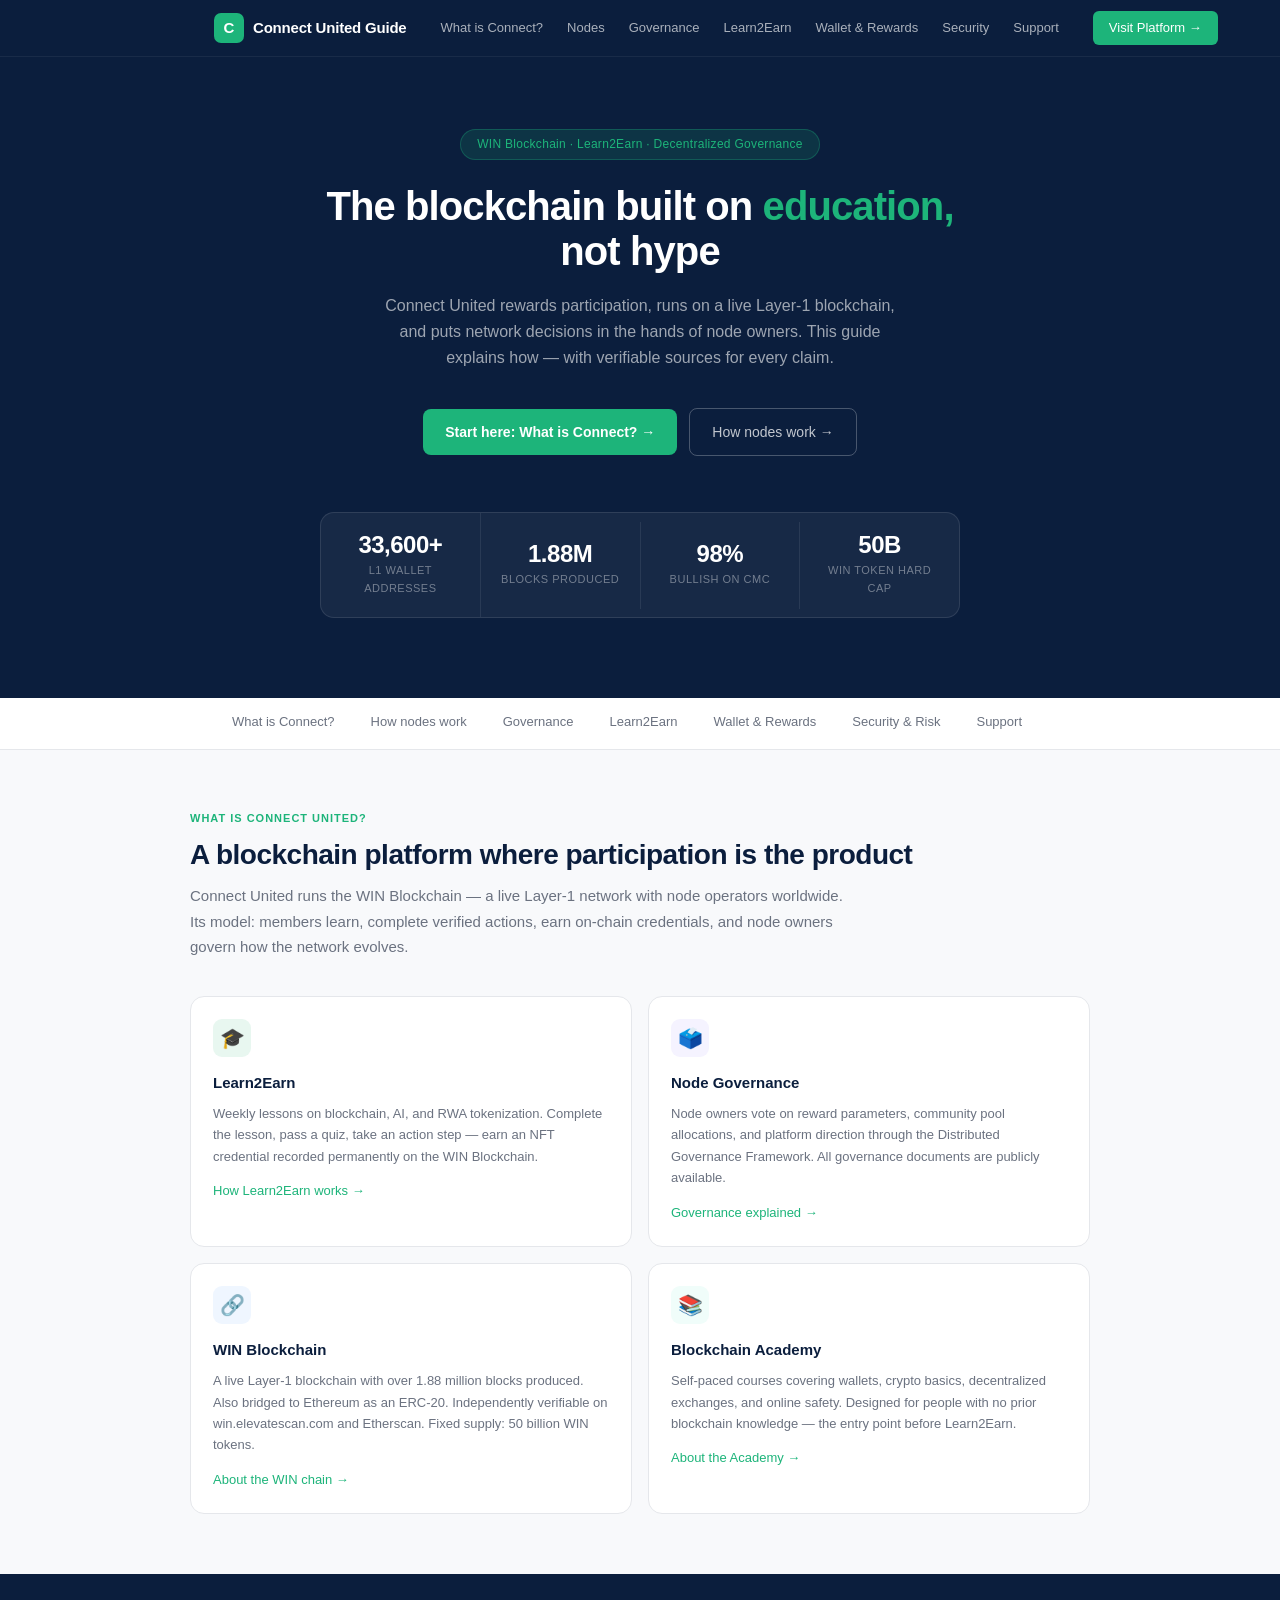
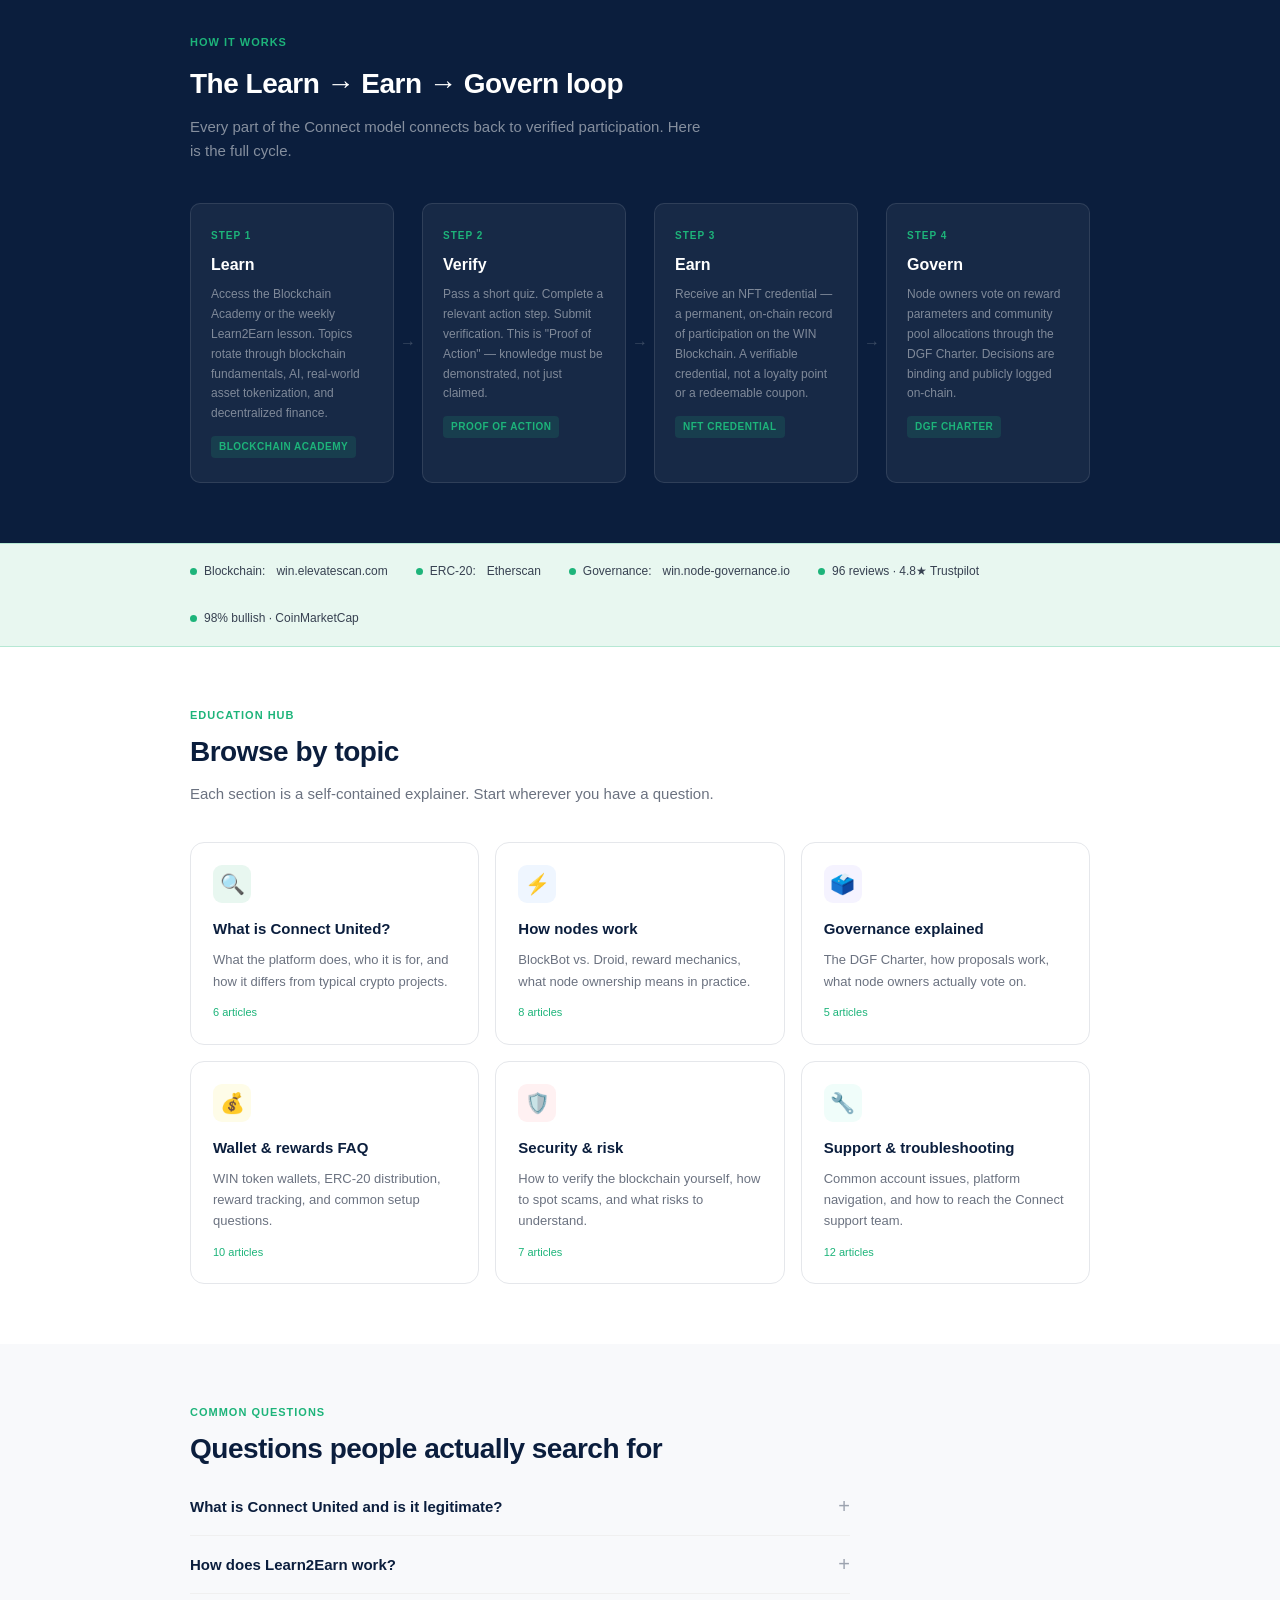
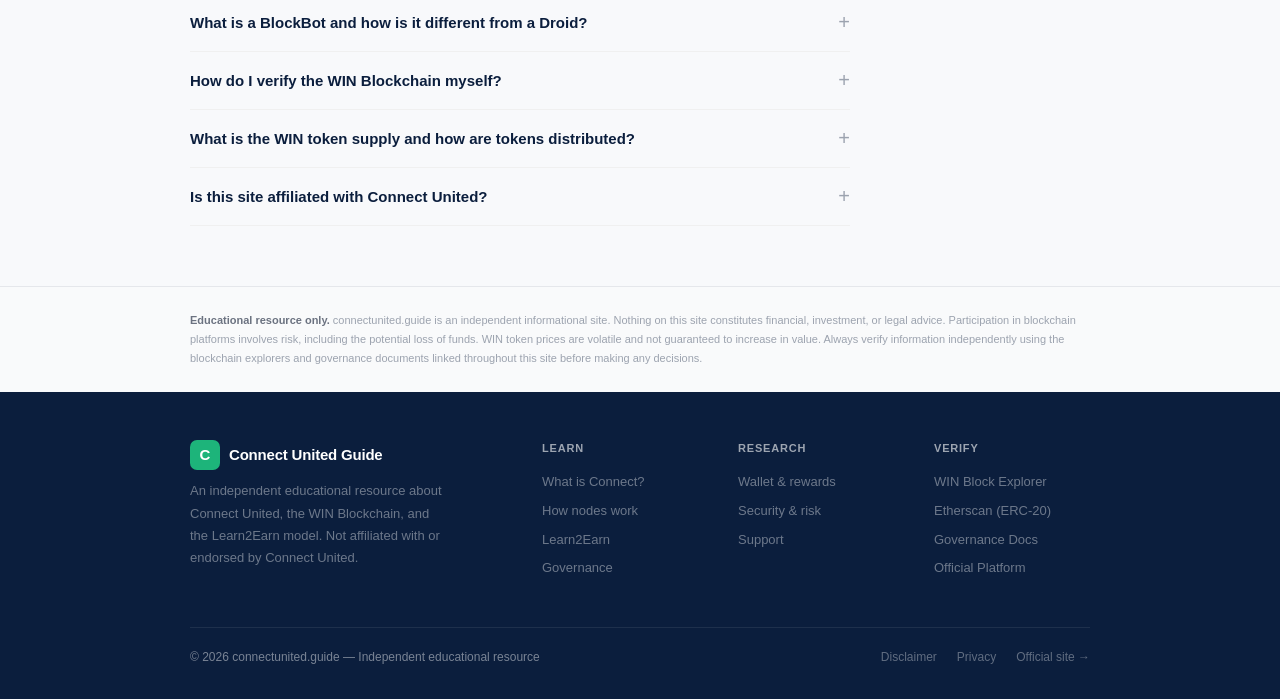
==== index.html @ 9317b4f3 "Add files via upload" ====
<!DOCTYPE html>
<html lang="en">
<head>
  <meta charset="UTF-8">
  <meta name="viewport" content="width=device-width, initial-scale=1.0">
  <link rel="icon" href="data:image/svg+xml,<svg xmlns=%22http://www.w3.org/2000/svg%22 viewBox=%220 0 100 100%22><rect width=%22100%22 height=%22100%22 rx=%2215%22 fill=%22%231DB47A%22/><text y=%22.9em%22 font-size=%2270%22 x=%2215%22 fill=%22white%22 font-weight=%22bold%22>C</text></svg>">
  <title>Connect United — What It Is, How It Works, How to Verify It</title>
  <meta name="description" content="An independent educational guide to Connect United and the WIN Blockchain. Learn how Learn2Earn works, how nodes operate, how governance functions, and how to verify everything yourself.">
  <meta name="robots" content="index, follow">
  <link rel="canonical" href="https://connectunited.guide/">

  <!-- Open Graph -->
  <meta property="og:title" content="Connect United — An Independent Educational Guide">
  <meta property="og:description" content="What is Connect United? How does Learn2Earn work? How do nodes generate rewards? Answers with verifiable sources.">
  <meta property="og:type" content="website">
  <meta property="og:url" content="https://connectunited.guide/">

  <!-- Structured Data: Organization -->
  <script type="application/ld+json">
  {
    "@context": "https://schema.org",
    "@type": "WebSite",
    "name": "Connect United Guide",
    "url": "https://connectunited.guide/",
    "description": "An independent educational resource about Connect United, the WIN Blockchain, and the Learn2Earn model.",
    "potentialAction": {
      "@type": "SearchAction",
      "target": "https://connectunited.guide/search?q={search_term_string}",
      "query-input": "required name=search_term_string"
    }
  }
  </script>

  <!-- Structured Data: FAQ -->
  <script type="application/ld+json">
  {
    "@context": "https://schema.org",
    "@type": "FAQPage",
    "mainEntity": [
      {
        "@type": "Question",
        "name": "What is Connect United?",
        "acceptedAnswer": {
          "@type": "Answer",
          "text": "Connect United is a blockchain education and participation platform built on the WIN Blockchain, a live Layer-1 network. Members learn about blockchain through the Blockchain Academy and weekly Learn2Earn program, earn NFT credentials for verified participation, and node owners vote on how the network grows through the Distributed Governance Framework."
        }
      },
      {
        "@type": "Question",
        "name": "Is Connect United legitimate?",
        "acceptedAnswer": {
          "@type": "Answer",
          "text": "The WIN Blockchain is publicly verifiable on win.elevatescan.com. The ERC-20 token contract is auditable on Etherscan. Governance documents are publicly available at win.node-governance.io. Connect United has 96 reviews on Trustpilot averaging 4.8 stars and 98% bullish sentiment across 7,900+ CoinMarketCap votes. This is not financial advice — always do your own research."
        }
      },
      {
        "@type": "Question",
        "name": "How does Learn2Earn work?",
        "acceptedAnswer": {
          "@type": "Answer",
          "text": "Each week a new lesson is posted covering blockchain, AI, or RWA topics. Members watch or read the lesson, complete a short quiz, take a related action step, and submit verification. Completion is recorded as an NFT on the WIN Blockchain. BlockBot owners access weekly lessons; Droid owners access a monthly lesson."
        }
      },
      {
        "@type": "Question",
        "name": "What is the WIN token supply?",
        "acceptedAnswer": {
          "@type": "Answer",
          "text": "WIN has a fixed maximum supply of 50 billion tokens. Distribution occurs through Proof of Action — network participation rather than passive holding. Built-in halving mechanisms govern emission schedules, with changes requiring governance votes by node owners under the Distributed Governance Framework."
        }
      }
    ]
  }
  </script>

  <link rel="stylesheet" href="/style.css">
  <meta property="og:image" content="https://connectunited.guide/og-image.png">
  <meta property="og:image:width" content="1200">
  <meta property="og:image:height" content="630">
  <meta name="twitter:card" content="summary_large_image">
  <meta name="twitter:site" content="@connect_win">
  <meta name="twitter:image" content="https://connectunited.guide/og-image.png">
</head>
<body>

<!-- ── NAV ── -->
<nav class="site-nav" aria-label="Main navigation">
  <div class="nav-inner">
    <a href="/" class="nav-logo" aria-label="Connect United Guide home">
      <div class="nav-logomark" aria-hidden="true">C</div>
      <span class="nav-wordmark">Connect United Guide</span>
    </a>
    <div class="nav-links">
      <a href="/what-is-connect">What is Connect?</a>
      <a href="/how-nodes-work">Nodes</a>
      <a href="/governance">Governance</a>
      <a href="/learn2earn">Learn2Earn</a>
      <a href="/wallet-rewards">Wallet &amp; Rewards</a>
      <a href="/security-risk">Security</a>
      <a href="/support">Support</a>
    </div>
    <a href="https://connectunited.com" class="nav-cta" target="_blank" rel="noopener">Visit Platform →</a>
    <button class="nav-mobile-toggle" aria-label="Open menu">☰</button>
  </div>
</nav>

<!-- ── HERO ── -->
<section class="hero">
  <div class="hero-eyebrow">WIN Blockchain · Learn2Earn · Decentralized Governance</div>
  <h1>The blockchain built on <em>education,</em> not hype</h1>
  <p class="hero-sub">Connect United rewards participation, runs on a live Layer-1 blockchain, and puts network decisions in the hands of node owners. This guide explains how — with verifiable sources for every claim.</p>
  <div class="hero-actions">
    <a href="/what-is-connect" class="btn-primary">Start here: What is Connect? →</a>
    <a href="/how-nodes-work" class="btn-ghost">How nodes work →</a>
  </div>
  <div class="hero-stats" role="region" aria-label="Connect United network statistics">
    <div class="hero-stat">
      <div class="stat-num">33,600+</div>
      <div class="stat-label">L1 Wallet Addresses</div>
    </div>
    <div class="hero-stat">
      <div class="stat-num">1.88M</div>
      <div class="stat-label">Blocks Produced</div>
    </div>
    <div class="hero-stat">
      <div class="stat-num">98%</div>
      <div class="stat-label">Bullish on CMC</div>
    </div>
    <div class="hero-stat">
      <div class="stat-num">50B</div>
      <div class="stat-label">WIN Token Hard Cap</div>
    </div>
  </div>
</section>

<!-- ── CLUSTER NAV ── -->
<nav class="cluster-nav" aria-label="Topic navigation">
  <div class="cluster-nav-inner">
    <a href="/what-is-connect" class="cluster-tab">What is Connect?</a>
    <a href="/how-nodes-work" class="cluster-tab">How nodes work</a>
    <a href="/governance" class="cluster-tab">Governance</a>
    <a href="/learn2earn" class="cluster-tab">Learn2Earn</a>
    <a href="/wallet-rewards" class="cluster-tab">Wallet &amp; Rewards</a>
    <a href="/security-risk" class="cluster-tab">Security &amp; Risk</a>
    <a href="/support" class="cluster-tab">Support</a>
  </div>
</nav>

<!-- ── WHAT IS SECTION ── -->
<section class="section" style="background: var(--bg);">
  <div class="section-inner">
    <div class="section-label">What is Connect United?</div>
    <h2 class="section-h2">A blockchain platform where participation is the product</h2>
    <p class="section-lead">Connect United runs the WIN Blockchain — a live Layer-1 network with node operators worldwide. Its model: members learn, complete verified actions, earn on-chain credentials, and node owners govern how the network evolves.</p>
    <div class="card-grid-2">
      <div class="card">
        <div class="card-icon green" aria-hidden="true">🎓</div>
        <h3>Learn2Earn</h3>
        <p>Weekly lessons on blockchain, AI, and RWA tokenization. Complete the lesson, pass a quiz, take an action step — earn an NFT credential recorded permanently on the WIN Blockchain.</p>
        <a href="/learn2earn" class="card-link">How Learn2Earn works →</a>
      </div>
      <div class="card">
        <div class="card-icon purple" aria-hidden="true">🗳️</div>
        <h3>Node Governance</h3>
        <p>Node owners vote on reward parameters, community pool allocations, and platform direction through the Distributed Governance Framework. All governance documents are publicly available.</p>
        <a href="/governance" class="card-link">Governance explained →</a>
      </div>
      <div class="card">
        <div class="card-icon blue" aria-hidden="true">🔗</div>
        <h3>WIN Blockchain</h3>
        <p>A live Layer-1 blockchain with over 1.88 million blocks produced. Also bridged to Ethereum as an ERC-20. Independently verifiable on win.elevatescan.com and Etherscan. Fixed supply: 50 billion WIN tokens.</p>
        <a href="/how-nodes-work" class="card-link">About the WIN chain →</a>
      </div>
      <div class="card">
        <div class="card-icon teal" aria-hidden="true">📚</div>
        <h3>Blockchain Academy</h3>
        <p>Self-paced courses covering wallets, crypto basics, decentralized exchanges, and online safety. Designed for people with no prior blockchain knowledge — the entry point before Learn2Earn.</p>
        <a href="what-is-connect.html#academy" class="card-link">About the Academy →</a>
      </div>
    </div>
  </div>
</section>

<!-- ── HOW IT WORKS ── -->
<section class="how-section">
  <div class="how-inner">
    <div class="how-label">How it works</div>
    <h2 class="how-h2">The Learn → Earn → Govern loop</h2>
    <p class="how-lead">Every part of the Connect model connects back to verified participation. Here is the full cycle.</p>
    <div class="loop" role="list">
      <div class="loop-step" role="listitem">
        <div class="loop-num">Step 1</div>
        <div class="loop-title">Learn</div>
        <div class="loop-desc">Access the Blockchain Academy or the weekly Learn2Earn lesson. Topics rotate through blockchain fundamentals, AI, real-world asset tokenization, and decentralized finance.</div>
        <span class="loop-tag">Blockchain Academy</span>
      </div>
      <div class="loop-arrow" aria-hidden="true">→</div>
      <div class="loop-step" role="listitem">
        <div class="loop-num">Step 2</div>
        <div class="loop-title">Verify</div>
        <div class="loop-desc">Pass a short quiz. Complete a relevant action step. Submit verification. This is "Proof of Action" — knowledge must be demonstrated, not just claimed.</div>
        <span class="loop-tag">Proof of Action</span>
      </div>
      <div class="loop-arrow" aria-hidden="true">→</div>
      <div class="loop-step" role="listitem">
        <div class="loop-num">Step 3</div>
        <div class="loop-title">Earn</div>
        <div class="loop-desc">Receive an NFT credential — a permanent, on-chain record of participation on the WIN Blockchain. A verifiable credential, not a loyalty point or a redeemable coupon.</div>
        <span class="loop-tag">NFT Credential</span>
      </div>
      <div class="loop-arrow" aria-hidden="true">→</div>
      <div class="loop-step" role="listitem">
        <div class="loop-num">Step 4</div>
        <div class="loop-title">Govern</div>
        <div class="loop-desc">Node owners vote on reward parameters and community pool allocations through the DGF Charter. Decisions are binding and publicly logged on-chain.</div>
        <span class="loop-tag">DGF Charter</span>
      </div>
    </div>
  </div>
</section>

<!-- ── TRUST BAND ── -->
<div class="trust-band" role="region" aria-label="Verification links">
  <div class="trust-inner">
    <div class="trust-item"><div class="trust-dot" aria-hidden="true"></div>Blockchain: <a href="https://win.elevatescan.com" target="_blank" rel="noopener" style="color:var(--text-mid); font-weight:500; margin-left:4px;">win.elevatescan.com</a></div>
    <div class="trust-item"><div class="trust-dot" aria-hidden="true"></div>ERC-20: <a href="https://etherscan.io/token/0xb10cb07ca2cdac77fbb5707f6690301f9d036f45" target="_blank" rel="noopener" style="color:var(--text-mid); font-weight:500; margin-left:4px;">Etherscan</a></div>
    <div class="trust-item"><div class="trust-dot" aria-hidden="true"></div>Governance: <a href="https://win.node-governance.io" target="_blank" rel="noopener" style="color:var(--text-mid); font-weight:500; margin-left:4px;">win.node-governance.io</a></div>
    <div class="trust-item"><div class="trust-dot" aria-hidden="true"></div>96 reviews · 4.8★ Trustpilot</div>
    <div class="trust-item"><div class="trust-dot" aria-hidden="true"></div>98% bullish · CoinMarketCap</div>
  </div>
</div>

<!-- ── TOPIC GRID ── -->
<section class="section" style="background: var(--surface);">
  <div class="section-inner">
    <div class="section-label">Education hub</div>
    <h2 class="section-h2">Browse by topic</h2>
    <p class="section-lead">Each section is a self-contained explainer. Start wherever you have a question.</p>
    <div class="card-grid-3">
      <a href="/what-is-connect" class="card" style="text-decoration:none; display:block;">
        <div class="card-icon green" aria-hidden="true">🔍</div>
        <h3>What is Connect United?</h3>
        <p>What the platform does, who it is for, and how it differs from typical crypto projects.</p>
        <div class="card-count">6 articles</div>
      </a>
      <a href="/how-nodes-work" class="card" style="text-decoration:none; display:block;">
        <div class="card-icon blue" aria-hidden="true">⚡</div>
        <h3>How nodes work</h3>
        <p>BlockBot vs. Droid, reward mechanics, what node ownership means in practice.</p>
        <div class="card-count">8 articles</div>
      </a>
      <a href="/governance" class="card" style="text-decoration:none; display:block;">
        <div class="card-icon purple" aria-hidden="true">🗳️</div>
        <h3>Governance explained</h3>
        <p>The DGF Charter, how proposals work, what node owners actually vote on.</p>
        <div class="card-count">5 articles</div>
      </a>
      <a href="/wallet-rewards" class="card" style="text-decoration:none; display:block;">
        <div class="card-icon yellow" aria-hidden="true">💰</div>
        <h3>Wallet &amp; rewards FAQ</h3>
        <p>WIN token wallets, ERC-20 distribution, reward tracking, and common setup questions.</p>
        <div class="card-count">10 articles</div>
      </a>
      <a href="/security-risk" class="card" style="text-decoration:none; display:block;">
        <div class="card-icon red" aria-hidden="true">🛡️</div>
        <h3>Security &amp; risk</h3>
        <p>How to verify the blockchain yourself, how to spot scams, and what risks to understand.</p>
        <div class="card-count">7 articles</div>
      </a>
      <a href="/support" class="card" style="text-decoration:none; display:block;">
        <div class="card-icon teal" aria-hidden="true">🔧</div>
        <h3>Support &amp; troubleshooting</h3>
        <p>Common account issues, platform navigation, and how to reach the Connect support team.</p>
        <div class="card-count">12 articles</div>
      </a>
    </div>
  </div>
</section>

<!-- ── FAQ ── -->
<section class="section" style="background: var(--bg);">
  <div class="section-inner">
    <div class="section-label">Common questions</div>
    <h2 class="section-h2">Questions people actually search for</h2>
    <div class="faq-list">

      <div class="faq-item">
        <button class="faq-question" aria-expanded="false">
          What is Connect United and is it legitimate?
          <span class="faq-toggle" aria-hidden="true">+</span>
        </button>
        <div class="faq-answer">
          <p>Connect United is a blockchain education and participation platform built on the WIN Blockchain, a live Layer-1 network. Its blockchain is publicly verifiable at <a href="https://win.elevatescan.com" target="_blank" rel="noopener">win.elevatescan.com</a>. The ERC-20 token contract is auditable on <a href="https://etherscan.io/token/0xb10cb07ca2cdac77fbb5707f6690301f9d036f45" target="_blank" rel="noopener">Etherscan</a>. Governance documents are publicly available at <a href="https://win.node-governance.io" target="_blank" rel="noopener">win.node-governance.io</a>. It has 96 reviews on Trustpilot averaging 4.8 stars and 98% bullish sentiment from over 7,900 CoinMarketCap votes. This is not financial advice — always verify independently.</p>
        </div>
      </div>

      <div class="faq-item">
        <button class="faq-question" aria-expanded="false">
          How does Learn2Earn work?
          <span class="faq-toggle" aria-hidden="true">+</span>
        </button>
        <div class="faq-answer">
          <p>Each week, a new lesson is posted covering blockchain, AI, or RWA topics. Members watch or read the lesson, complete a short quiz, take a related action step, and submit verification. Completion is recorded as an NFT on the WIN Blockchain — a permanent, on-chain credential. BlockBot node owners receive weekly lesson access. Droid owners receive monthly access. See the <a href="/learn2earn">full Learn2Earn guide</a> for more detail.</p>
        </div>
      </div>

      <div class="faq-item">
        <button class="faq-question" aria-expanded="false">
          What is a BlockBot and how is it different from a Droid?
          <span class="faq-toggle" aria-hidden="true">+</span>
        </button>
        <div class="faq-answer">
          <p>Both are node products that operate on the WIN Blockchain. BlockBots are the primary node tier — they receive weekly Learn2Earn access and full governance voting rights under the DGF Charter. Droids are an entry-level option with monthly lesson access. Both participate in the Proof of Action reward model. See the <a href="/how-nodes-work">nodes guide</a> for a full comparison.</p>
        </div>
      </div>

      <div class="faq-item">
        <button class="faq-question" aria-expanded="false">
          How do I verify the WIN Blockchain myself?
          <span class="faq-toggle" aria-hidden="true">+</span>
        </button>
        <div class="faq-answer">
          <p>Three independent sources let you verify without relying on Connect United's own website:</p>
          <ul style="margin-top:10px;">
            <li><a href="https://win.elevatescan.com" target="_blank" rel="noopener">win.elevatescan.com</a> — real-time block production, wallet counts, and transaction history on the WIN Layer-1</li>
            <li><a href="https://etherscan.io/token/0xb10cb07ca2cdac77fbb5707f6690301f9d036f45" target="_blank" rel="noopener">Etherscan</a> — the ERC-20 token contract, holder count, and transfer history</li>
            <li><a href="https://win.node-governance.io" target="_blank" rel="noopener">win.node-governance.io</a> — the Distributed Governance Framework Charter and governance records</li>
          </ul>
        </div>
      </div>

      <div class="faq-item">
        <button class="faq-question" aria-expanded="false">
          What is the WIN token supply and how are tokens distributed?
          <span class="faq-toggle" aria-hidden="true">+</span>
        </button>
        <div class="faq-answer">
          <p>WIN has a fixed maximum supply of 50 billion tokens — no additional issuance beyond this hard cap. Distribution occurs through Proof of Action, meaning participation in the network earns tokens rather than passive holding. Built-in halving mechanisms govern emission schedules; any changes require a governance vote by node owners through the DGF. The tokenomics are publicly documented and independently verifiable.</p>
        </div>
      </div>

      <div class="faq-item">
        <button class="faq-question" aria-expanded="false">
          Is this site affiliated with Connect United?
          <span class="faq-toggle" aria-hidden="true">+</span>
        </button>
        <div class="faq-answer">
          <p>This site — connectunited.guide — is an independent educational resource. It is not the official Connect United platform, which is at <a href="https://connectunited.com" target="_blank" rel="noopener">connectunited.com</a>. All statistics and claims on this site link to primary sources (blockchain explorers, third-party review platforms, governance documents) so you can verify independently. Nothing here is financial advice.</p>
        </div>
      </div>

    </div>
  </div>
</section>

<!-- ── DISCLAIMER ── -->
<div class="site-disclaimer">
  <div class="disclaimer-inner">
    <strong>Educational resource only.</strong> connectunited.guide is an independent informational site. Nothing on this site constitutes financial, investment, or legal advice. Participation in blockchain platforms involves risk, including the potential loss of funds. WIN token prices are volatile and not guaranteed to increase in value. Always verify information independently using the blockchain explorers and governance documents linked throughout this site before making any decisions.
  </div>
</div>

<!-- ── FOOTER ── -->
<footer class="site-footer">
  <div class="footer-inner">
    <div class="footer-grid">
      <div class="footer-brand">
        <div class="nav-logo" style="margin-bottom:0;">
          <div class="nav-logomark" aria-hidden="true">C</div>
          <span class="nav-wordmark">Connect United Guide</span>
        </div>
        <p>An independent educational resource about Connect United, the WIN Blockchain, and the Learn2Earn model. Not affiliated with or endorsed by Connect United.</p>
      </div>
      <div class="footer-col">
        <h4>Learn</h4>
        <a href="/what-is-connect">What is Connect?</a>
        <a href="/how-nodes-work">How nodes work</a>
        <a href="/learn2earn">Learn2Earn</a>
        <a href="/governance">Governance</a>
      </div>
      <div class="footer-col">
        <h4>Research</h4>
        <a href="/wallet-rewards">Wallet &amp; rewards</a>
        <a href="/security-risk">Security &amp; risk</a>
        <a href="/support">Support</a>
      </div>
      <div class="footer-col">
        <h4>Verify</h4>
        <a href="https://win.elevatescan.com" target="_blank" rel="noopener">WIN Block Explorer</a>
        <a href="https://etherscan.io/token/0xb10cb07ca2cdac77fbb5707f6690301f9d036f45" target="_blank" rel="noopener">Etherscan (ERC-20)</a>
        <a href="https://win.node-governance.io" target="_blank" rel="noopener">Governance Docs</a>
        <a href="https://connectunited.com" target="_blank" rel="noopener">Official Platform</a>
      </div>
    </div>
    <div class="footer-bottom">
      <span>© 2026 connectunited.guide — Independent educational resource</span>
      <div style="display:flex; gap:20px;">
        <a href="/disclaimer">Disclaimer</a>
        <a href="/privacy">Privacy</a>
        <a href="https://connectunited.com" target="_blank" rel="noopener">Official site →</a>
      </div>
    </div>
  </div>
</footer>

<script src="/js/site.js"></script>
</body>
</html>
---- style.css ----
/* connectunited.guide — global styles */

*, *::before, *::after { box-sizing: border-box; margin: 0; padding: 0; }

:root {
  --navy: #0B1E3D;
  --navy-mid: #0F2A4F;
  --green: #1DB47A;
  --green-light: #e8f7f0;
  --green-border: #b6e8d4;
  --text: #111827;
  --text-mid: #374151;
  --text-muted: #6b7280;
  --text-faint: #9ca3af;
  --bg: #f8f9fb;
  --surface: #ffffff;
  --border: #e5e7eb;
  --border-faint: #f0f0f0;
  --radius-sm: 6px;
  --radius-md: 10px;
  --radius-lg: 14px;
  --max-w: 900px;
  --max-w-text: 660px;
}

html { font-size: 16px; scroll-behavior: smooth; }

body {
  font-family: -apple-system, BlinkMacSystemFont, 'Inter', 'Segoe UI', sans-serif;
  color: var(--text);
  background: var(--bg);
  line-height: 1.6;
  -webkit-font-smoothing: antialiased;
}

img { max-width: 100%; display: block; }
a { color: var(--green); text-decoration: none; }
a:hover { text-decoration: underline; }

/* ── NAV ── */
.site-nav {
  background: var(--navy);
  position: sticky;
  top: 0;
  z-index: 100;
  border-bottom: 1px solid rgba(255,255,255,0.06);
}

.nav-inner {
  max-width: var(--max-w);
  margin: 0 auto;
  padding: 0 24px;
  height: 56px;
  display: flex;
  align-items: center;
  justify-content: space-between;
  gap: 24px;
}

.nav-logo {
  display: flex;
  align-items: center;
  gap: 9px;
  text-decoration: none;
  flex-shrink: 0;
}

.nav-logomark {
  width: 30px;
  height: 30px;
  background: var(--green);
  border-radius: 7px;
  display: flex;
  align-items: center;
  justify-content: center;
  font-weight: 700;
  font-size: 15px;
  color: #fff;
}

.nav-wordmark {
  color: #fff;
  font-size: 15px;
  font-weight: 600;
  letter-spacing: -0.2px;
}

.nav-links {
  display: flex;
  align-items: center;
  gap: 4px;
  flex: 1;
  justify-content: center;
}

.nav-links a {
  color: rgba(255,255,255,0.65);
  font-size: 13px;
  font-weight: 400;
  padding: 6px 10px;
  border-radius: var(--radius-sm);
  text-decoration: none;
  transition: color 0.15s, background 0.15s;
  white-space: nowrap;
}

.nav-links a:hover {
  color: #fff;
  background: rgba(255,255,255,0.07);
  text-decoration: none;
}

.nav-links a.active {
  color: var(--green);
}

.nav-cta {
  background: var(--green);
  color: #fff;
  border: none;
  border-radius: var(--radius-sm);
  padding: 7px 16px;
  font-size: 13px;
  font-weight: 500;
  cursor: pointer;
  text-decoration: none;
  white-space: nowrap;
  flex-shrink: 0;
  transition: opacity 0.15s;
}

.nav-cta:hover { opacity: 0.88; text-decoration: none; color: #fff; }

.nav-mobile-toggle {
  display: none;
  background: none;
  border: none;
  color: #fff;
  cursor: pointer;
  padding: 4px;
}

/* ── HERO ── */
.hero {
  background: var(--navy);
  padding: 72px 24px 80px;
  text-align: center;
}

.hero-eyebrow {
  display: inline-flex;
  align-items: center;
  gap: 6px;
  background: rgba(29,180,122,0.15);
  border: 1px solid rgba(29,180,122,0.3);
  border-radius: 20px;
  padding: 5px 16px;
  color: var(--green);
  font-size: 12px;
  font-weight: 500;
  margin-bottom: 24px;
  letter-spacing: 0.3px;
}

.hero h1 {
  color: #fff;
  font-size: 40px;
  font-weight: 700;
  line-height: 1.13;
  max-width: 680px;
  margin: 0 auto 18px;
  letter-spacing: -0.9px;
}

.hero h1 em {
  color: var(--green);
  font-style: normal;
}

.hero-sub {
  color: rgba(255,255,255,0.6);
  font-size: 16px;
  max-width: 520px;
  margin: 0 auto 36px;
  line-height: 1.65;
}

.hero-actions {
  display: flex;
  align-items: center;
  justify-content: center;
  gap: 12px;
  margin-bottom: 56px;
  flex-wrap: wrap;
}

.btn-primary {
  display: inline-flex;
  align-items: center;
  gap: 6px;
  background: var(--green);
  color: #fff;
  border: none;
  border-radius: 8px;
  padding: 12px 22px;
  font-size: 14px;
  font-weight: 600;
  cursor: pointer;
  text-decoration: none;
  transition: opacity 0.15s;
}

.btn-primary:hover { opacity: 0.88; color: #fff; text-decoration: none; }

.btn-ghost {
  display: inline-flex;
  align-items: center;
  gap: 6px;
  background: transparent;
  color: rgba(255,255,255,0.75);
  border: 1px solid rgba(255,255,255,0.25);
  border-radius: 8px;
  padding: 12px 22px;
  font-size: 14px;
  cursor: pointer;
  text-decoration: none;
  transition: border-color 0.15s, color 0.15s;
}

.btn-ghost:hover { border-color: rgba(255,255,255,0.5); color: #fff; text-decoration: none; }

.hero-stats {
  display: flex;
  justify-content: center;
  align-items: center;
  gap: 0;
  max-width: 640px;
  margin: 0 auto;
  background: rgba(255,255,255,0.05);
  border: 1px solid rgba(255,255,255,0.1);
  border-radius: var(--radius-lg);
  overflow: hidden;
}

.hero-stat {
  flex: 1;
  padding: 20px 16px;
  text-align: center;
  border-right: 1px solid rgba(255,255,255,0.08);
}

.hero-stat:last-child { border-right: none; }

.stat-num {
  color: #fff;
  font-size: 24px;
  font-weight: 700;
  letter-spacing: -0.5px;
  line-height: 1;
  margin-bottom: 5px;
}

.stat-label {
  color: rgba(255,255,255,0.4);
  font-size: 11px;
  text-transform: uppercase;
  letter-spacing: 0.5px;
}

/* ── CLUSTER NAV TABS ── */
.cluster-nav {
  background: var(--surface);
  border-bottom: 1px solid var(--border);
  overflow-x: auto;
  -webkit-overflow-scrolling: touch;
}

.cluster-nav-inner {
  max-width: var(--max-w);
  margin: 0 auto;
  padding: 0 24px;
  display: flex;
  gap: 0;
}

.cluster-tab {
  padding: 14px 18px;
  font-size: 13px;
  font-weight: 500;
  color: var(--text-muted);
  cursor: pointer;
  border-bottom: 2px solid transparent;
  white-space: nowrap;
  text-decoration: none;
  transition: color 0.15s, border-color 0.15s;
  display: block;
}

.cluster-tab:hover { color: var(--navy); text-decoration: none; }
.cluster-tab.active { color: var(--navy); border-bottom-color: var(--green); }

/* ── SECTIONS ── */
.section {
  padding: 60px 24px;
}

.section-inner {
  max-width: var(--max-w);
  margin: 0 auto;
}

.section-label {
  font-size: 11px;
  font-weight: 700;
  color: var(--green);
  text-transform: uppercase;
  letter-spacing: 1px;
  margin-bottom: 10px;
}

.section-h2 {
  font-size: 28px;
  font-weight: 700;
  color: var(--navy);
  letter-spacing: -0.5px;
  line-height: 1.2;
  margin-bottom: 12px;
}

.section-lead {
  font-size: 15px;
  color: var(--text-muted);
  line-height: 1.7;
  max-width: var(--max-w-text);
  margin-bottom: 36px;
}

/* ── CARDS ── */
.card-grid-2 {
  display: grid;
  grid-template-columns: 1fr 1fr;
  gap: 16px;
}

.card-grid-3 {
  display: grid;
  grid-template-columns: repeat(3, 1fr);
  gap: 16px;
}

.card {
  background: var(--surface);
  border: 1px solid var(--border);
  border-radius: var(--radius-lg);
  padding: 22px;
  transition: border-color 0.15s;
}

.card:hover { border-color: var(--green-border); }

.card-icon {
  width: 38px;
  height: 38px;
  border-radius: 9px;
  display: flex;
  align-items: center;
  justify-content: center;
  font-size: 20px;
  margin-bottom: 14px;
}

.card-icon.green { background: var(--green-light); }
.card-icon.blue { background: #eff6ff; }
.card-icon.purple { background: #f5f3ff; }
.card-icon.yellow { background: #fefce8; }
.card-icon.red { background: #fff1f2; }
.card-icon.teal { background: #f0fdfa; }

.card h3 {
  font-size: 15px;
  font-weight: 600;
  color: var(--navy);
  margin-bottom: 8px;
}

.card p {
  font-size: 13px;
  color: var(--text-muted);
  line-height: 1.65;
}

.card-link {
  display: inline-flex;
  align-items: center;
  gap: 4px;
  font-size: 13px;
  color: var(--green);
  font-weight: 500;
  margin-top: 14px;
  text-decoration: none;
}

.card-link:hover { text-decoration: underline; }

.card-count {
  font-size: 11px;
  color: var(--green);
  font-weight: 500;
  margin-top: 12px;
}

/* ── HOW IT WORKS LOOP ── */
.how-section {
  background: var(--navy);
  padding: 60px 24px;
}

.how-inner {
  max-width: var(--max-w);
  margin: 0 auto;
}

.how-label {
  font-size: 11px;
  font-weight: 700;
  color: var(--green);
  text-transform: uppercase;
  letter-spacing: 1px;
  margin-bottom: 10px;
}

.how-h2 {
  font-size: 28px;
  font-weight: 700;
  color: #fff;
  letter-spacing: -0.5px;
  margin-bottom: 8px;
}

.how-lead {
  font-size: 15px;
  color: rgba(255,255,255,0.5);
  margin-bottom: 40px;
  max-width: 520px;
}

.loop {
  display: grid;
  grid-template-columns: 1fr 28px 1fr 28px 1fr 28px 1fr;
  align-items: stretch;
  gap: 0;
}

.loop-step {
  background: rgba(255,255,255,0.05);
  border: 1px solid rgba(255,255,255,0.1);
  border-radius: var(--radius-md);
  padding: 24px 20px;
}

.loop-arrow {
  display: flex;
  align-items: center;
  justify-content: center;
  color: rgba(255,255,255,0.2);
  font-size: 16px;
}

.loop-num {
  font-size: 10px;
  font-weight: 700;
  color: var(--green);
  text-transform: uppercase;
  letter-spacing: 1px;
  margin-bottom: 8px;
}

.loop-title {
  font-size: 16px;
  font-weight: 600;
  color: #fff;
  margin-bottom: 8px;
}

.loop-desc {
  font-size: 12px;
  color: rgba(255,255,255,0.45);
  line-height: 1.65;
}

.loop-tag {
  display: inline-block;
  background: rgba(29,180,122,0.15);
  color: var(--green);
  font-size: 10px;
  font-weight: 600;
  padding: 3px 8px;
  border-radius: 4px;
  margin-top: 12px;
  text-transform: uppercase;
  letter-spacing: 0.5px;
}

/* ── TRUST BAND ── */
.trust-band {
  background: var(--green-light);
  border-top: 1px solid var(--green-border);
  border-bottom: 1px solid var(--green-border);
  padding: 18px 24px;
}

.trust-inner {
  max-width: var(--max-w);
  margin: 0 auto;
  display: flex;
  align-items: center;
  gap: 28px;
  flex-wrap: wrap;
}

.trust-item {
  display: flex;
  align-items: center;
  gap: 7px;
  font-size: 12px;
  color: var(--text-mid);
  white-space: nowrap;
}

.trust-dot {
  width: 7px;
  height: 7px;
  background: var(--green);
  border-radius: 50%;
  flex-shrink: 0;
}

/* ── FAQ ── */
.faq-list { max-width: var(--max-w-text); }

.faq-item {
  border-bottom: 1px solid var(--border-faint);
}

.faq-question {
  width: 100%;
  background: none;
  border: none;
  text-align: left;
  padding: 18px 0;
  font-size: 15px;
  font-weight: 600;
  color: var(--navy);
  cursor: pointer;
  display: flex;
  justify-content: space-between;
  align-items: flex-start;
  gap: 16px;
  line-height: 1.4;
}

.faq-question .faq-toggle {
  color: var(--text-faint);
  font-size: 20px;
  line-height: 1;
  flex-shrink: 0;
  transition: transform 0.2s;
  font-weight: 300;
}

.faq-question[aria-expanded="true"] .faq-toggle {
  transform: rotate(45deg);
  color: var(--green);
}

.faq-answer {
  display: none;
  padding: 0 0 18px;
  font-size: 14px;
  color: var(--text-muted);
  line-height: 1.75;
}

.faq-answer.open { display: block; }
.faq-answer a { color: var(--green); }
.faq-answer a:hover { text-decoration: underline; }

/* ── PAGE HERO (interior pages) ── */
.page-hero {
  background: var(--navy);
  padding: 48px 24px 52px;
}

.page-hero-inner {
  max-width: var(--max-w);
  margin: 0 auto;
}

.page-hero-label {
  font-size: 11px;
  font-weight: 700;
  color: var(--green);
  text-transform: uppercase;
  letter-spacing: 1px;
  margin-bottom: 12px;
}

.page-hero h1 {
  color: #fff;
  font-size: 32px;
  font-weight: 700;
  letter-spacing: -0.6px;
  line-height: 1.2;
  margin-bottom: 12px;
  max-width: 640px;
}

.page-hero p {
  color: rgba(255,255,255,0.55);
  font-size: 15px;
  max-width: 540px;
  line-height: 1.65;
}

/* ── BREADCRUMB ── */
.breadcrumb {
  background: var(--surface);
  border-bottom: 1px solid var(--border);
  padding: 10px 24px;
}

.breadcrumb-inner {
  max-width: var(--max-w);
  margin: 0 auto;
  display: flex;
  align-items: center;
  gap: 6px;
  font-size: 12px;
  color: var(--text-faint);
}

.breadcrumb a {
  color: var(--text-faint);
  text-decoration: none;
}

.breadcrumb a:hover { color: var(--green); }

.breadcrumb span { color: var(--text-faint); }

/* ── ARTICLE BODY ── */
.article-body {
  max-width: var(--max-w-text);
}

.article-body h2 {
  font-size: 22px;
  font-weight: 700;
  color: var(--navy);
  letter-spacing: -0.3px;
  margin: 36px 0 12px;
  line-height: 1.25;
}

.article-body h3 {
  font-size: 17px;
  font-weight: 600;
  color: var(--navy);
  margin: 28px 0 10px;
}

.article-body p {
  font-size: 15px;
  color: var(--text-mid);
  line-height: 1.8;
  margin-bottom: 16px;
}

.article-body ul, .article-body ol {
  padding-left: 20px;
  margin-bottom: 16px;
}

.article-body li {
  font-size: 15px;
  color: var(--text-mid);
  line-height: 1.75;
  margin-bottom: 6px;
}

.article-body a {
  color: var(--green);
}

.callout {
  background: var(--green-light);
  border-left: 3px solid var(--green);
  border-radius: 0 var(--radius-sm) var(--radius-sm) 0;
  padding: 16px 20px;
  margin: 24px 0;
  font-size: 14px;
  color: var(--text-mid);
  line-height: 1.7;
}

.callout strong { color: var(--navy); }

.verify-box {
  background: var(--surface);
  border: 1px solid var(--border);
  border-radius: var(--radius-md);
  padding: 20px 22px;
  margin: 24px 0;
}

.verify-box h4 {
  font-size: 13px;
  font-weight: 700;
  color: var(--navy);
  text-transform: uppercase;
  letter-spacing: 0.5px;
  margin-bottom: 12px;
}

.verify-link {
  display: flex;
  align-items: center;
  justify-content: space-between;
  padding: 10px 0;
  border-bottom: 1px solid var(--border-faint);
  font-size: 13px;
}

.verify-link:last-child { border-bottom: none; }

.verify-link a {
  color: var(--green);
  font-weight: 500;
  font-size: 13px;
}

.verify-link span {
  color: var(--text-faint);
  font-size: 12px;
}

/* ── DISCLAIMER ── */
.site-disclaimer {
  background: #f9fafb;
  border-top: 1px solid var(--border);
  padding: 24px 24px;
}

.disclaimer-inner {
  max-width: var(--max-w);
  margin: 0 auto;
  font-size: 11px;
  color: var(--text-faint);
  line-height: 1.75;
}

.disclaimer-inner strong { color: var(--text-muted); }

/* ── FOOTER ── */
.site-footer {
  background: var(--navy);
  padding: 48px 24px 32px;
  color: rgba(255,255,255,0.45);
}

.footer-inner {
  max-width: var(--max-w);
  margin: 0 auto;
}

.footer-grid {
  display: grid;
  grid-template-columns: 2fr 1fr 1fr 1fr;
  gap: 40px;
  margin-bottom: 40px;
}

.footer-brand p {
  font-size: 13px;
  color: rgba(255,255,255,0.4);
  line-height: 1.7;
  margin-top: 10px;
  max-width: 260px;
}

.footer-col h4 {
  font-size: 11px;
  font-weight: 700;
  color: rgba(255,255,255,0.6);
  text-transform: uppercase;
  letter-spacing: 0.8px;
  margin-bottom: 14px;
}

.footer-col a {
  display: block;
  font-size: 13px;
  color: rgba(255,255,255,0.4);
  text-decoration: none;
  margin-bottom: 8px;
  transition: color 0.15s;
}

.footer-col a:hover { color: rgba(255,255,255,0.8); }

.footer-bottom {
  border-top: 1px solid rgba(255,255,255,0.08);
  padding-top: 20px;
  display: flex;
  align-items: center;
  justify-content: space-between;
  font-size: 12px;
  gap: 16px;
  flex-wrap: wrap;
}

.footer-bottom a {
  color: rgba(255,255,255,0.35);
  text-decoration: none;
}

.footer-bottom a:hover { color: rgba(255,255,255,0.7); }

/* ── RESPONSIVE ── */
@media (max-width: 700px) {
  .nav-links { display: none; }
  .nav-mobile-toggle { display: block; }
  .hero h1 { font-size: 28px; }
  .hero-stats { flex-wrap: wrap; border-radius: var(--radius-md); }
  .hero-stat { min-width: 50%; border-right: none; border-bottom: 1px solid rgba(255,255,255,0.08); }
  .hero-stat:nth-child(odd) { border-right: 1px solid rgba(255,255,255,0.08); }
  .hero-stat:last-child, .hero-stat:nth-last-child(2):nth-child(odd) { border-bottom: none; }
  .card-grid-2, .card-grid-3 { grid-template-columns: 1fr; }
  .loop { grid-template-columns: 1fr; }
  .loop-arrow { display: none; }
  .footer-grid { grid-template-columns: 1fr 1fr; }
  .section-h2 { font-size: 22px; }
  .trust-inner { gap: 14px; }
}
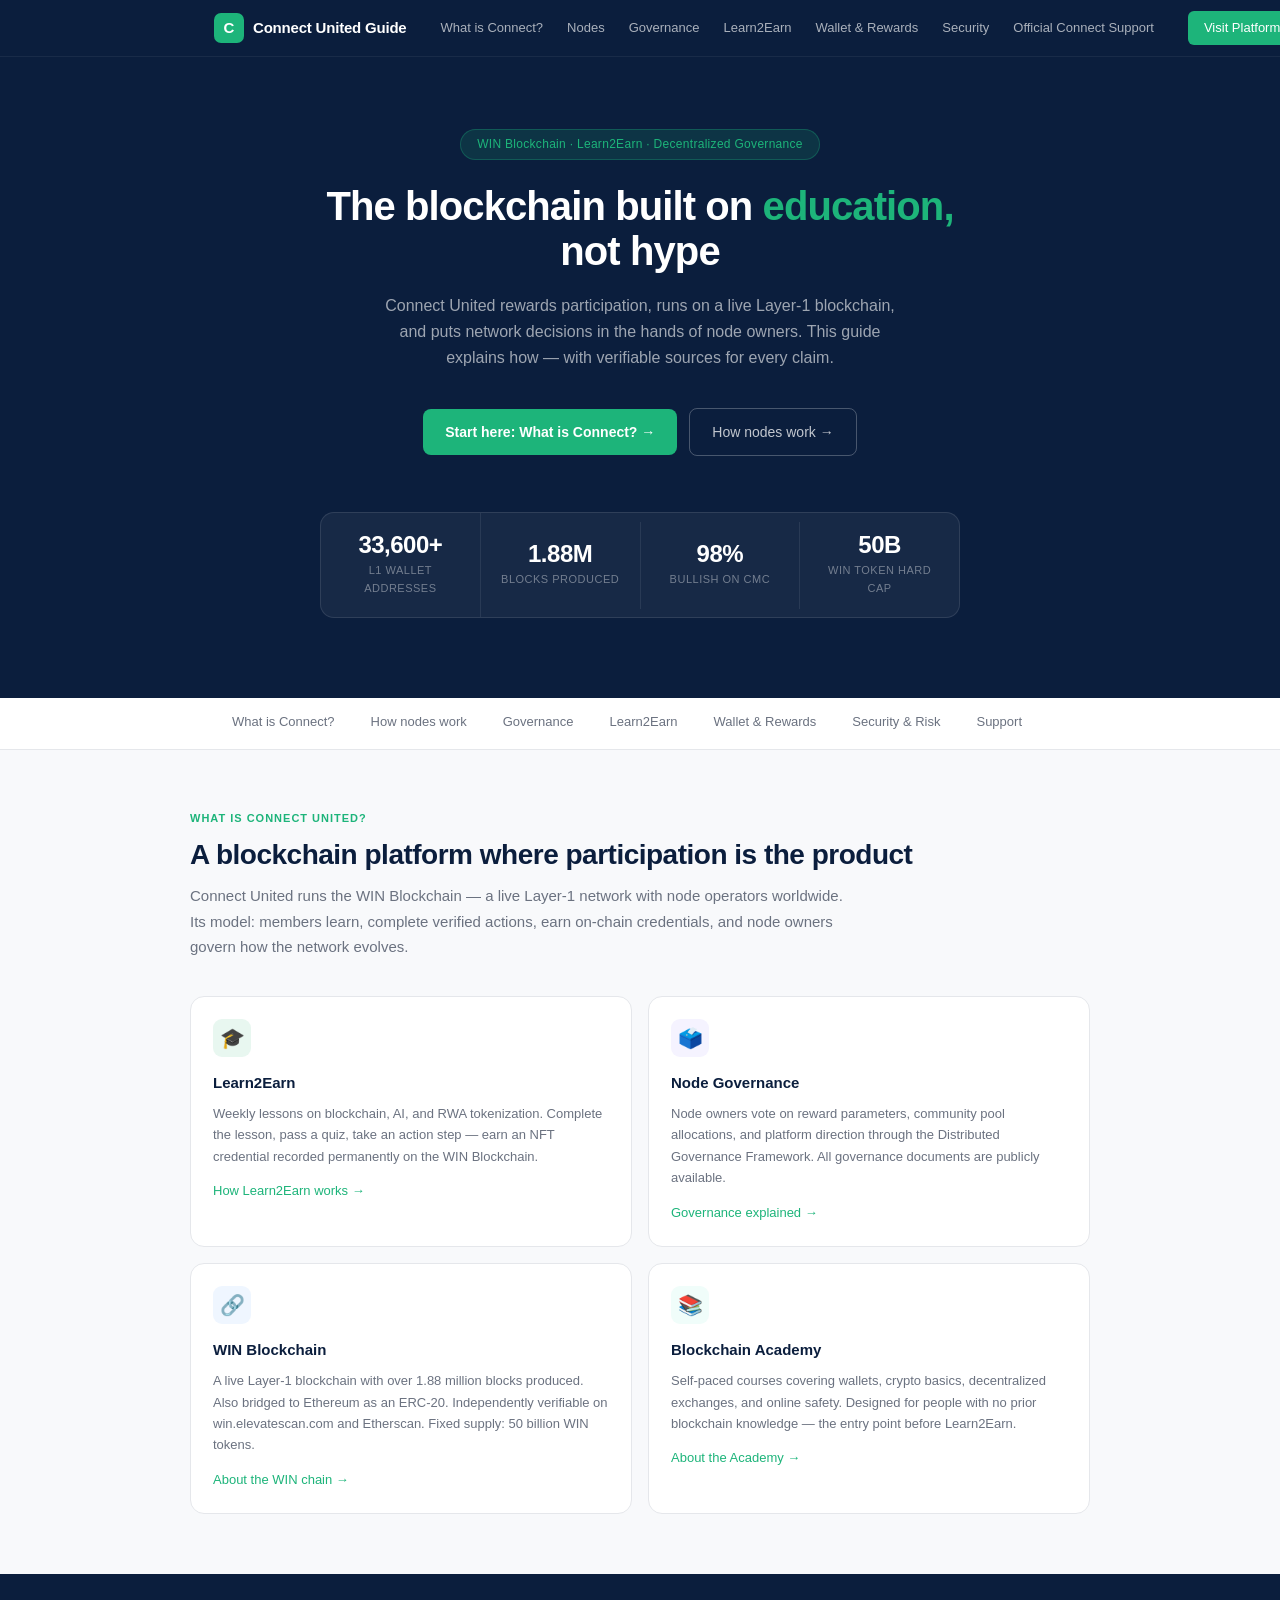
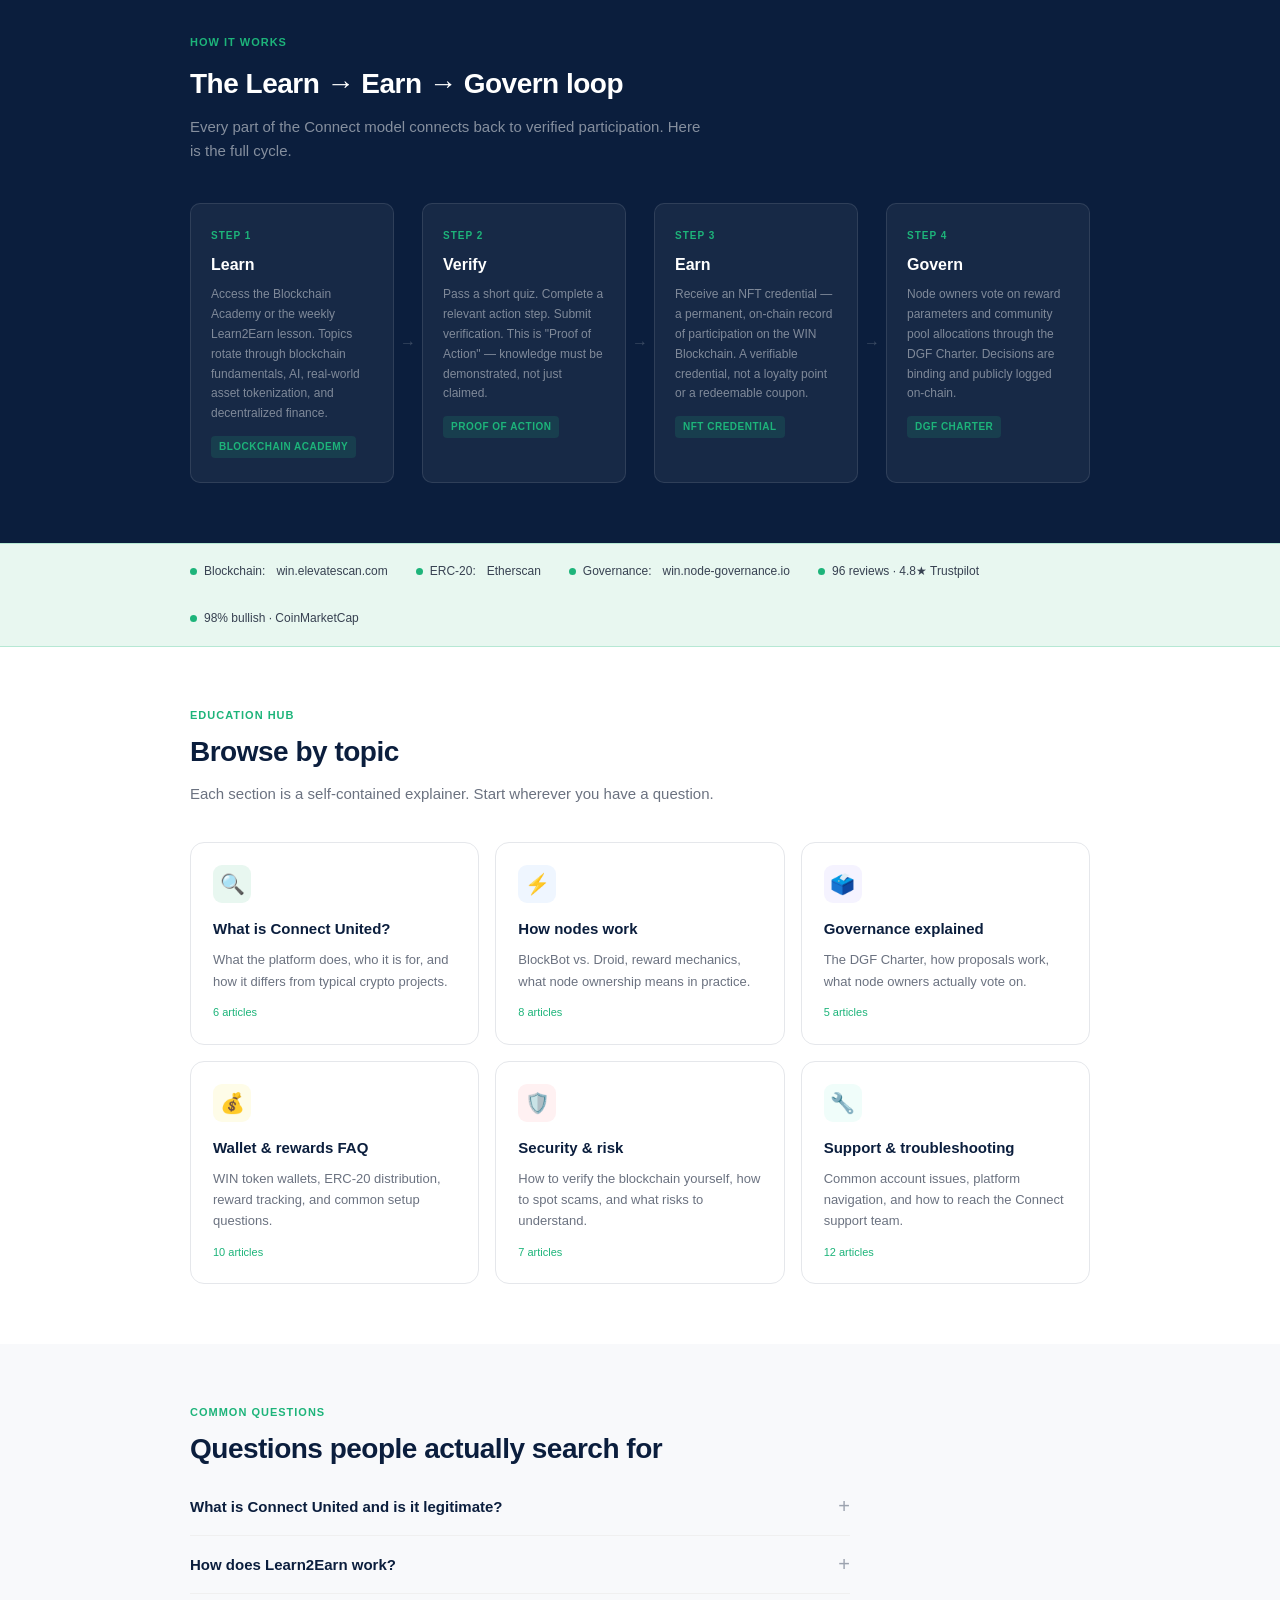
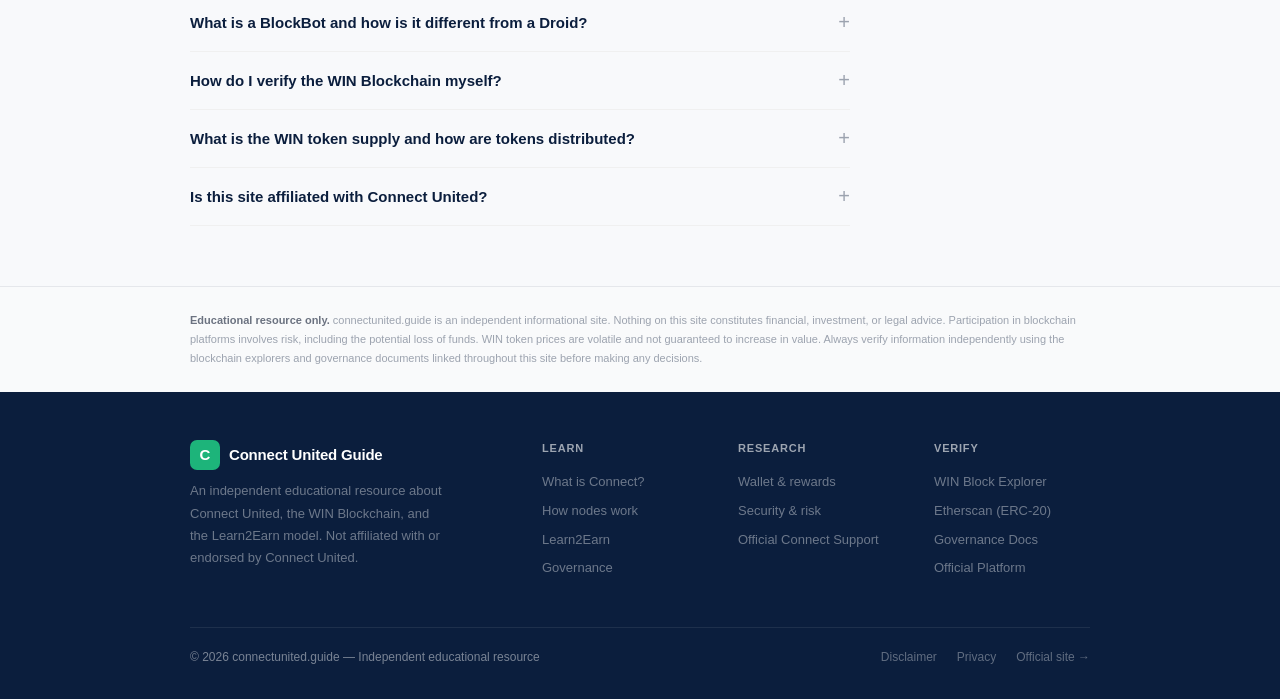
==== commit 85cd674e: "Add files via upload" ====
--- a/index.html
+++ b/index.html
@@ -97,7 +97,7 @@
       <a href="/learn2earn">Learn2Earn</a>
       <a href="/wallet-rewards">Wallet &amp; Rewards</a>
       <a href="/security-risk">Security</a>
-      <a href="/support">Support</a>
+      <a href="https://support.connectunited.com" target="_blank" rel="noopener">Official Connect Support</a>
     </div>
     <a href="https://connectunited.com" class="nav-cta" target="_blank" rel="noopener">Visit Platform →</a>
     <button class="nav-mobile-toggle" aria-label="Open menu">☰</button>
@@ -382,7 +382,7 @@
         <h4>Research</h4>
         <a href="/wallet-rewards">Wallet &amp; rewards</a>
         <a href="/security-risk">Security &amp; risk</a>
-        <a href="/support">Support</a>
+        <a href="https://support.connectunited.com" target="_blank" rel="noopener">Official Connect Support</a>
       </div>
       <div class="footer-col">
         <h4>Verify</h4>
@@ -403,6 +403,6 @@
   </div>
 </footer>
 
-<script src="/js/site.js"></script>
+<script src="/site.js"></script>
 </body>
 </html>
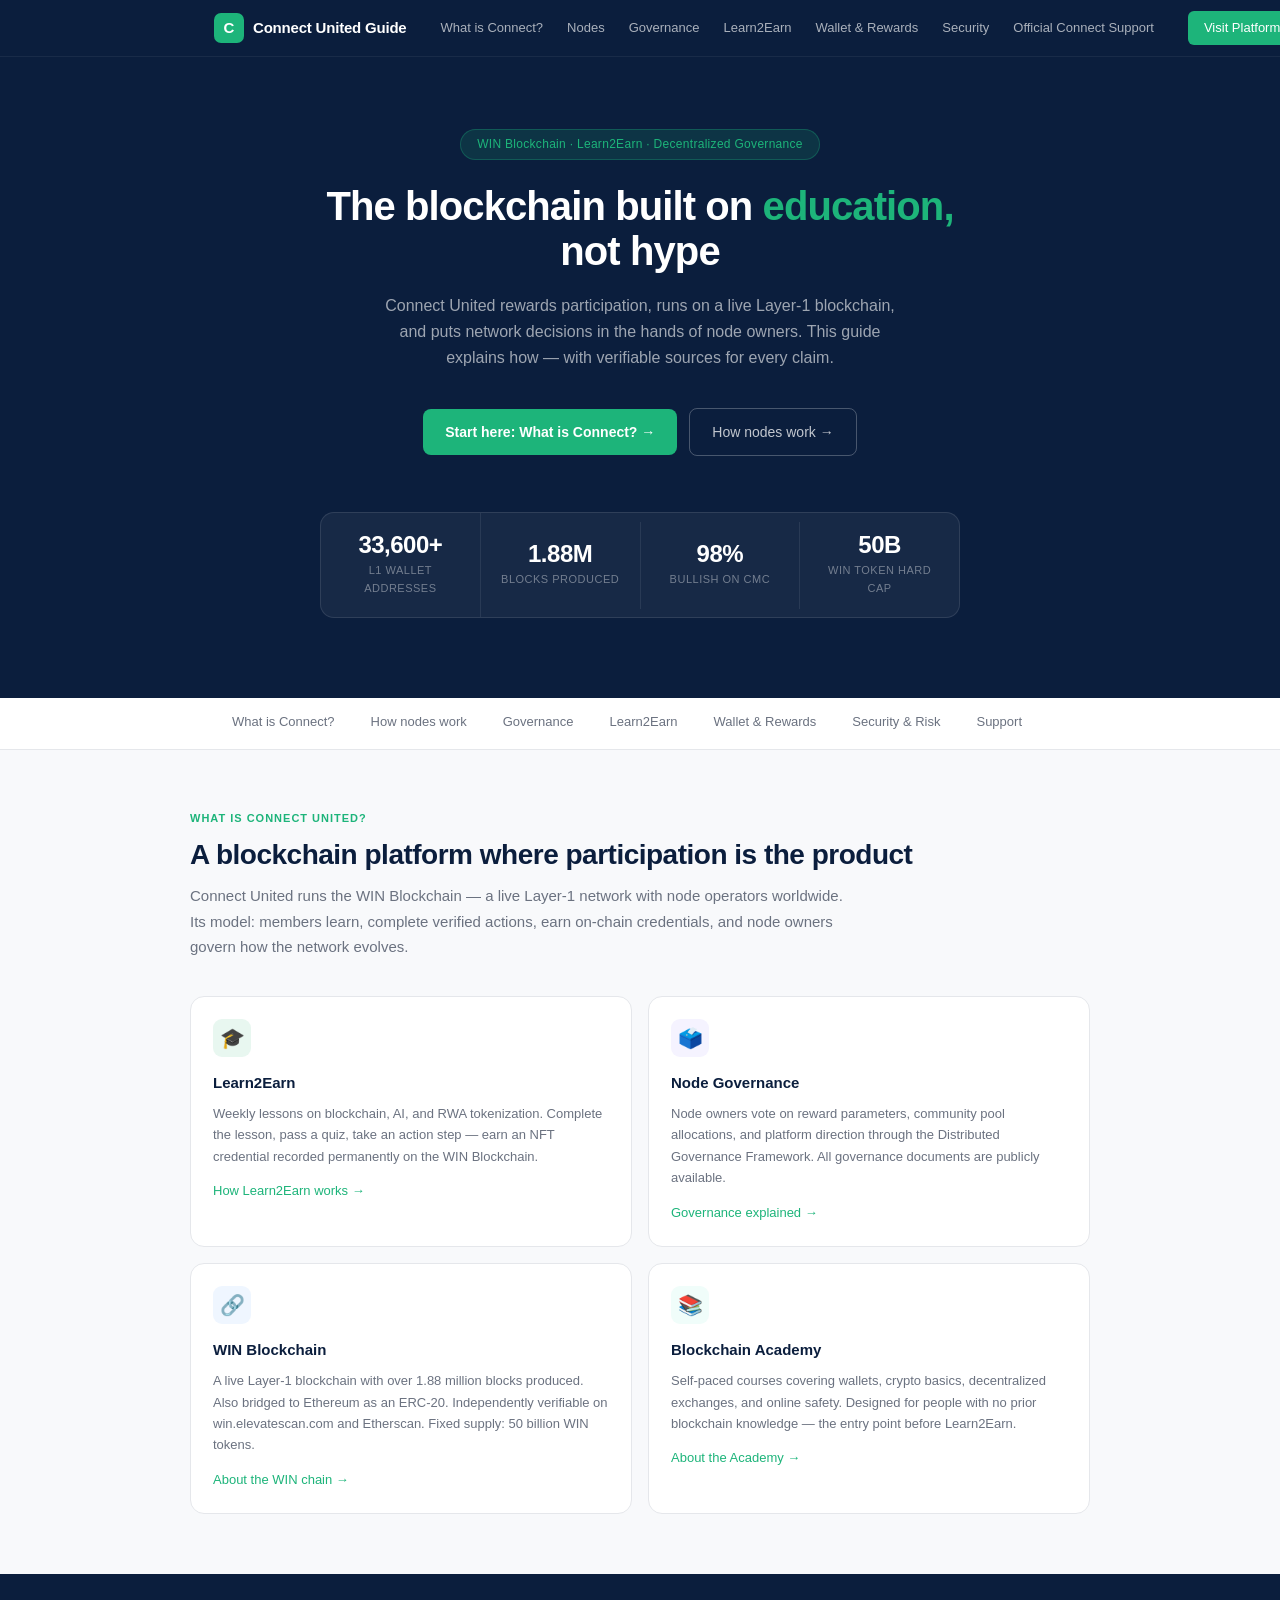
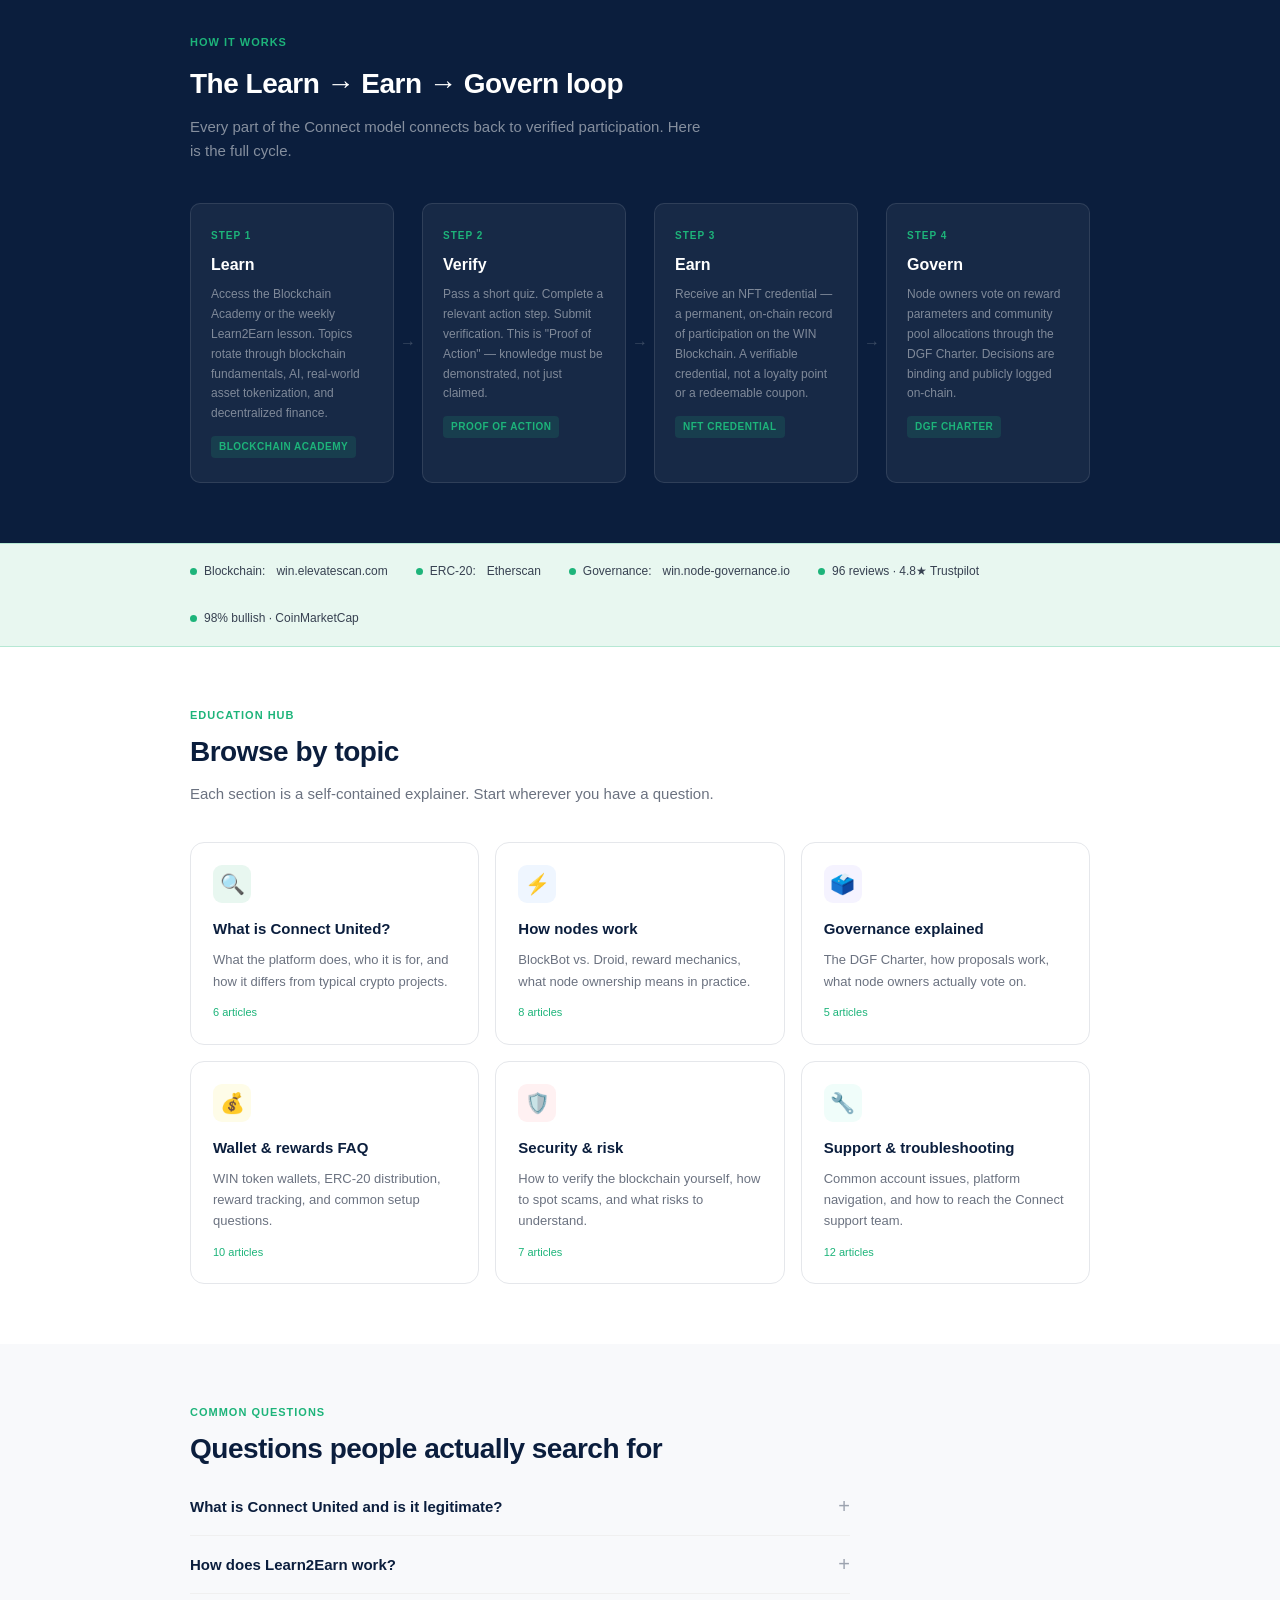
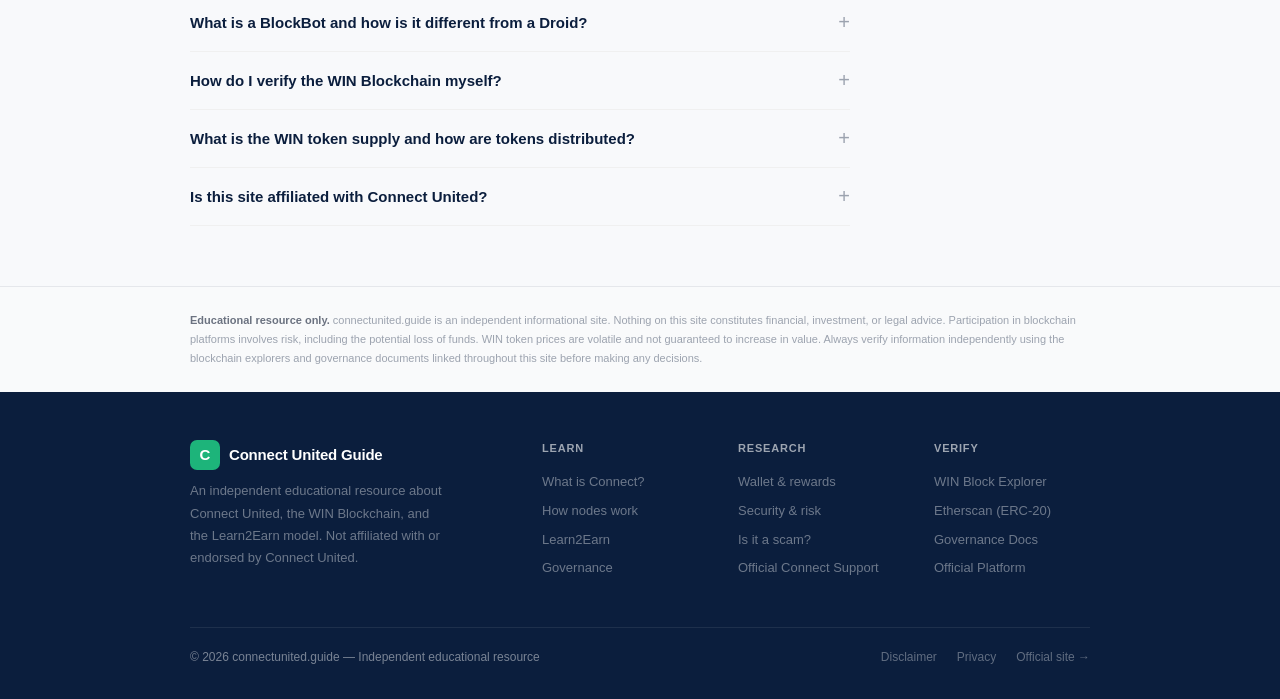
==== commit aa54a4c2: "Add files via upload" ====
--- a/index.html
+++ b/index.html
@@ -382,6 +382,7 @@
         <h4>Research</h4>
         <a href="/wallet-rewards">Wallet &amp; rewards</a>
         <a href="/security-risk">Security &amp; risk</a>
+        <a href="/is-connect-united-a-scam">Is it a scam?</a>
         <a href="https://support.connectunited.com" target="_blank" rel="noopener">Official Connect Support</a>
       </div>
       <div class="footer-col">
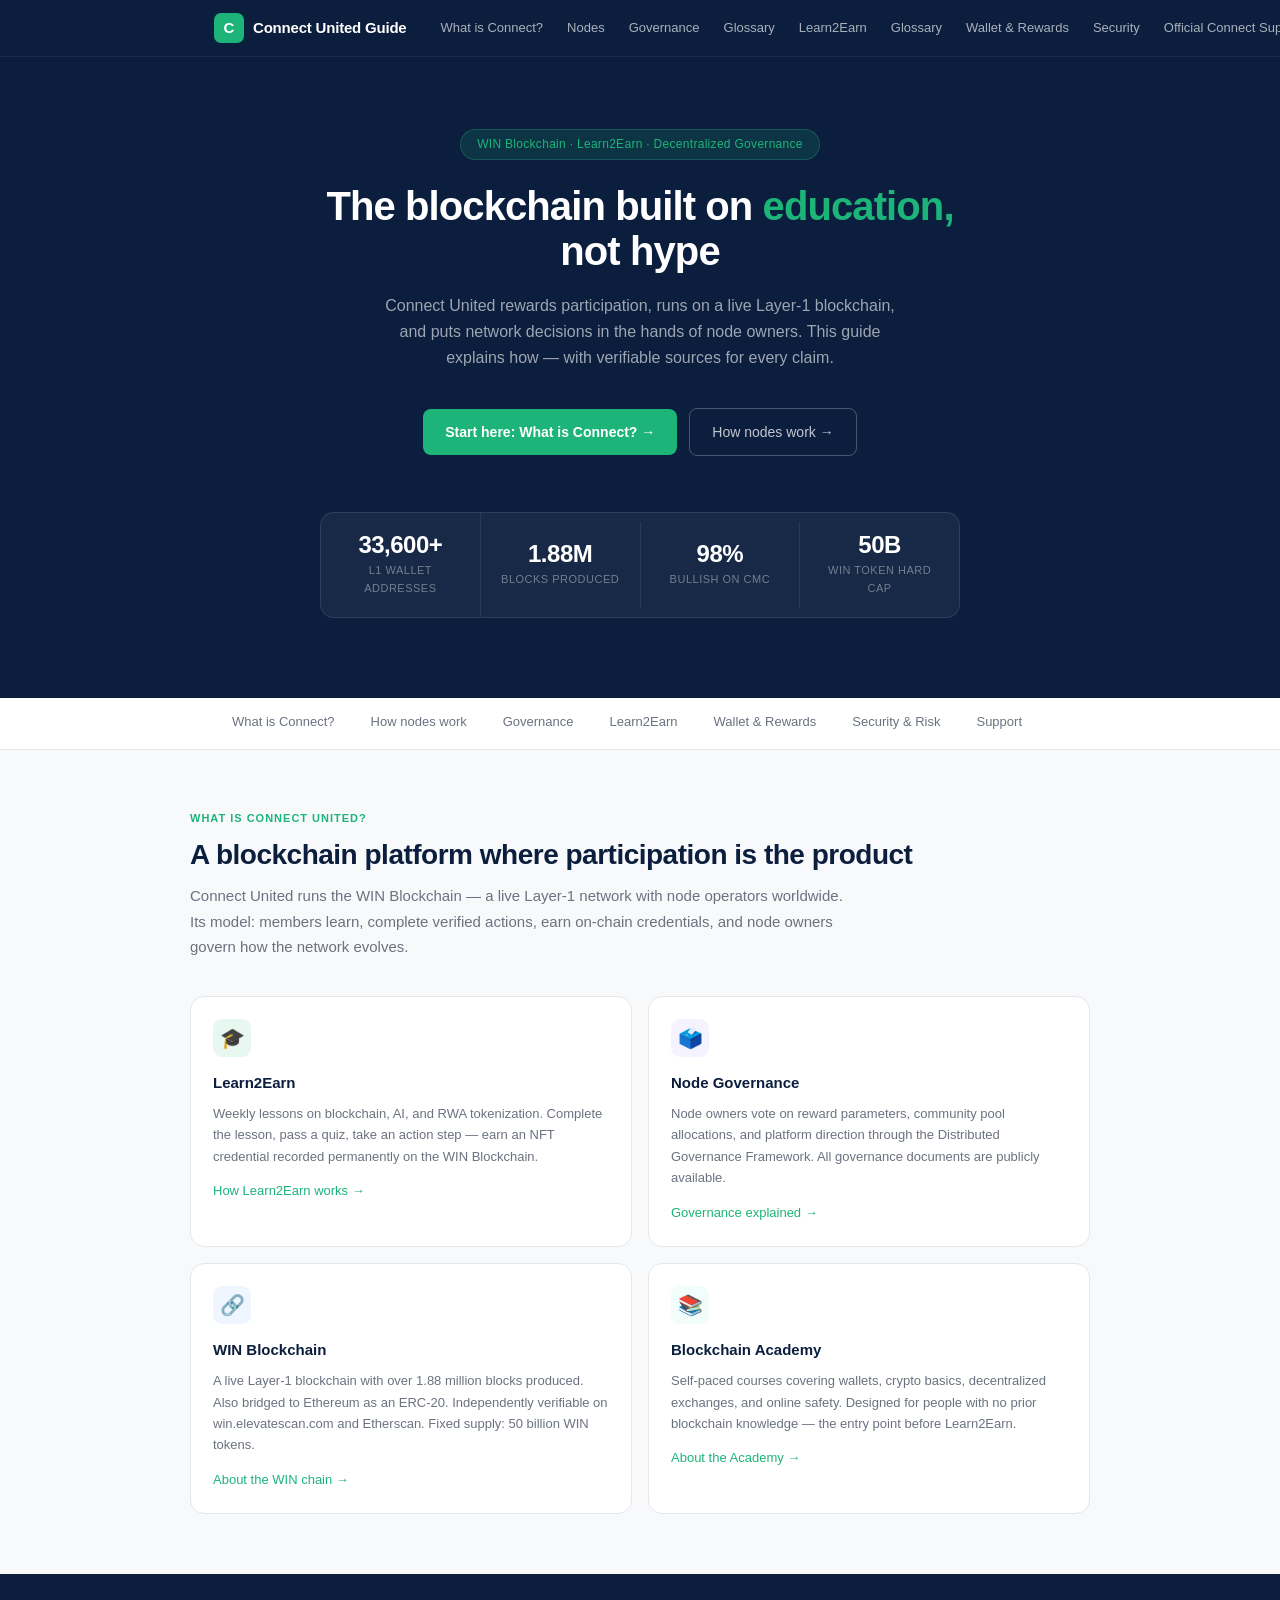
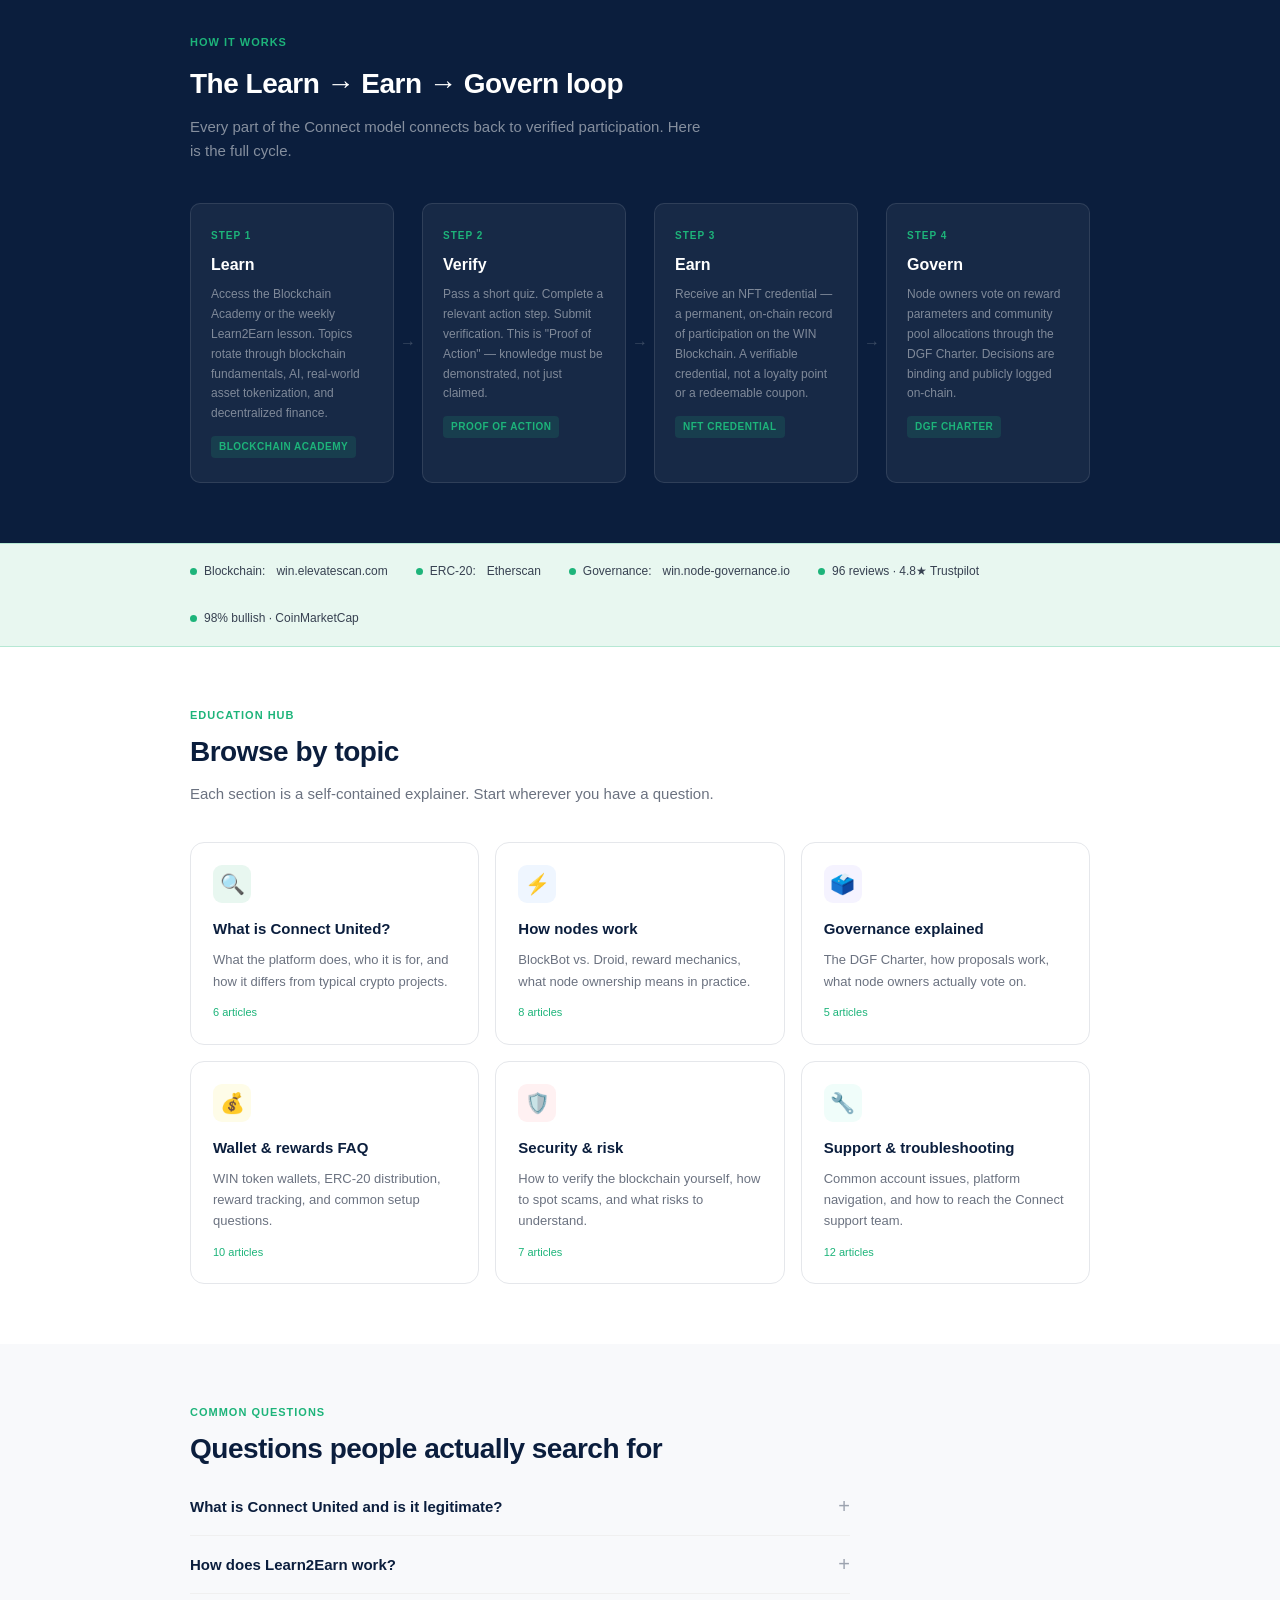
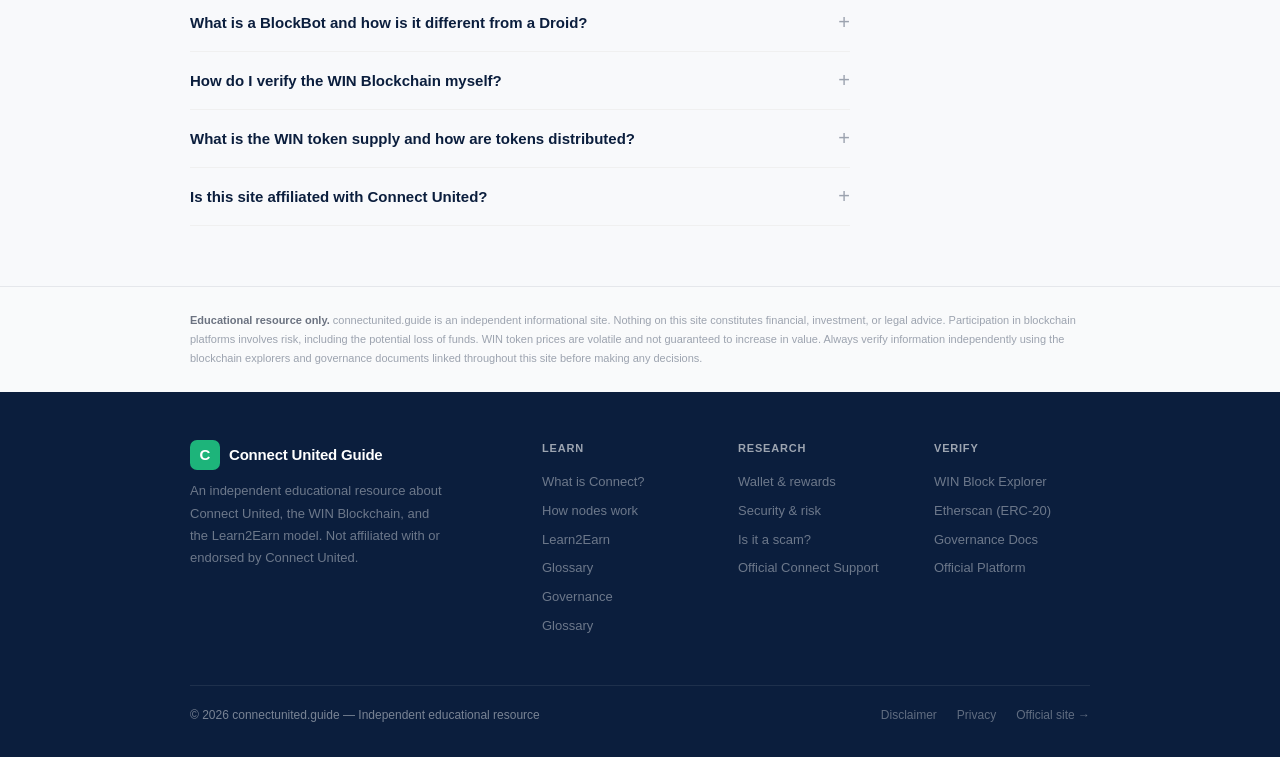
==== commit f1235afe: "Add files via upload" ====
--- a/index.html
+++ b/index.html
@@ -94,7 +94,9 @@
       <a href="/what-is-connect">What is Connect?</a>
       <a href="/how-nodes-work">Nodes</a>
       <a href="/governance">Governance</a>
+        <a href="/glossary">Glossary</a>
       <a href="/learn2earn">Learn2Earn</a>
+      <a href="/glossary">Glossary</a>
       <a href="/wallet-rewards">Wallet &amp; Rewards</a>
       <a href="/security-risk">Security</a>
       <a href="https://support.connectunited.com" target="_blank" rel="noopener">Official Connect Support</a>
@@ -142,7 +144,7 @@
     <a href="/learn2earn" class="cluster-tab">Learn2Earn</a>
     <a href="/wallet-rewards" class="cluster-tab">Wallet &amp; Rewards</a>
     <a href="/security-risk" class="cluster-tab">Security &amp; Risk</a>
-    <a href="/support" class="cluster-tab">Support</a>
+    <a href="https://support.connectunited.com" target="_blank" rel="noopener" class="cluster-tab">Support</a>
   </div>
 </nav>
 
@@ -267,7 +269,7 @@
         <p>How to verify the blockchain yourself, how to spot scams, and what risks to understand.</p>
         <div class="card-count">7 articles</div>
       </a>
-      <a href="/support" class="card" style="text-decoration:none; display:block;">
+      <a href="https://support.connectunited.com" target="_blank" rel="noopener" class="card" style="text-decoration:none; display:block;">
         <div class="card-icon teal" aria-hidden="true">🔧</div>
         <h3>Support &amp; troubleshooting</h3>
         <p>Common account issues, platform navigation, and how to reach the Connect support team.</p>
@@ -376,7 +378,9 @@
         <a href="/what-is-connect">What is Connect?</a>
         <a href="/how-nodes-work">How nodes work</a>
         <a href="/learn2earn">Learn2Earn</a>
+      <a href="/glossary">Glossary</a>
         <a href="/governance">Governance</a>
+        <a href="/glossary">Glossary</a>
       </div>
       <div class="footer-col">
         <h4>Research</h4>
--- a/style.css
+++ b/style.css
@@ -828,17 +828,92 @@
 
 /* ── RESPONSIVE ── */
 @media (max-width: 700px) {
+
+  /* Nav */
   .nav-links { display: none; }
   .nav-mobile-toggle { display: block; }
-  .hero h1 { font-size: 28px; }
-  .hero-stats { flex-wrap: wrap; border-radius: var(--radius-md); }
-  .hero-stat { min-width: 50%; border-right: none; border-bottom: 1px solid rgba(255,255,255,0.08); }
-  .hero-stat:nth-child(odd) { border-right: 1px solid rgba(255,255,255,0.08); }
-  .hero-stat:last-child, .hero-stat:nth-last-child(2):nth-child(odd) { border-bottom: none; }
-  .card-grid-2, .card-grid-3 { grid-template-columns: 1fr; }
-  .loop { grid-template-columns: 1fr; }
+
+  /* Hero */
+  .hero { padding: 48px 20px 56px; }
+  .hero h1 { font-size: 28px; letter-spacing: -0.5px; }
+  .hero-sub { font-size: 15px; }
+  .hero-actions { flex-direction: column; align-items: stretch; }
+  .btn-primary, .btn-ghost { text-align: center; justify-content: center; }
+
+  /* Hero stats — 2x2 grid */
+  .hero-stats {
+    display: grid;
+    grid-template-columns: 1fr 1fr;
+    border-radius: var(--radius-md);
+  }
+  .hero-stat {
+    border-right: 1px solid rgba(255,255,255,0.08);
+    border-bottom: 1px solid rgba(255,255,255,0.08);
+  }
+  .hero-stat:nth-child(even) { border-right: none; }
+  .hero-stat:nth-last-child(-n+2) { border-bottom: none; }
+
+  /* Sections */
+  .section { padding: 40px 20px; }
+  .section-h2 { font-size: 22px; }
+  .section-lead { font-size: 14px; margin-bottom: 24px; }
+
+  /* Card grids — single column */
+  .card-grid-2,
+  .card-grid-3 {
+    grid-template-columns: 1fr;
+    width: 100%;
+  }
+
+  /* How it works loop — stack vertically */
+  .how-section { padding: 40px 20px; }
+  .loop {
+    grid-template-columns: 1fr;
+    gap: 12px;
+  }
   .loop-arrow { display: none; }
-  .footer-grid { grid-template-columns: 1fr 1fr; }
-  .section-h2 { font-size: 22px; }
-  .trust-inner { gap: 14px; }
-}
+
+  /* Trust band — wrap tightly */
+  .trust-inner { gap: 10px; }
+  .trust-item { font-size: 11px; }
+
+  /* Cluster nav — scrollable, no wrap */
+  .cluster-nav-inner { gap: 0; }
+  .cluster-tab { padding: 12px 14px; font-size: 12px; }
+
+  /* Page hero */
+  .page-hero { padding: 32px 20px 36px; }
+  .page-hero h1 { font-size: 24px; }
+
+  /* Article body */
+  .article-body h2 { font-size: 19px; }
+  .article-body p, .article-body li { font-size: 14px; }
+
+  /* FAQ */
+  .faq-question { font-size: 14px; }
+
+  /* Footer — stack to single column on small screens */
+  .footer-grid {
+    grid-template-columns: 1fr;
+    gap: 28px;
+  }
+  .footer-bottom {
+    flex-direction: column;
+    align-items: flex-start;
+    gap: 10px;
+  }
+
+  /* Verify box */
+  .verify-link { flex-direction: column; gap: 4px; }
+  .verify-link span { font-size: 12px; }
+
+  /* Disclaimer */
+  .site-disclaimer { padding: 20px; }
+}
+
+/* Extra small — 375px and below */
+@media (max-width: 390px) {
+  .hero h1 { font-size: 24px; }
+  .stat-num { font-size: 20px; }
+  .nav-wordmark { font-size: 13px; }
+}
